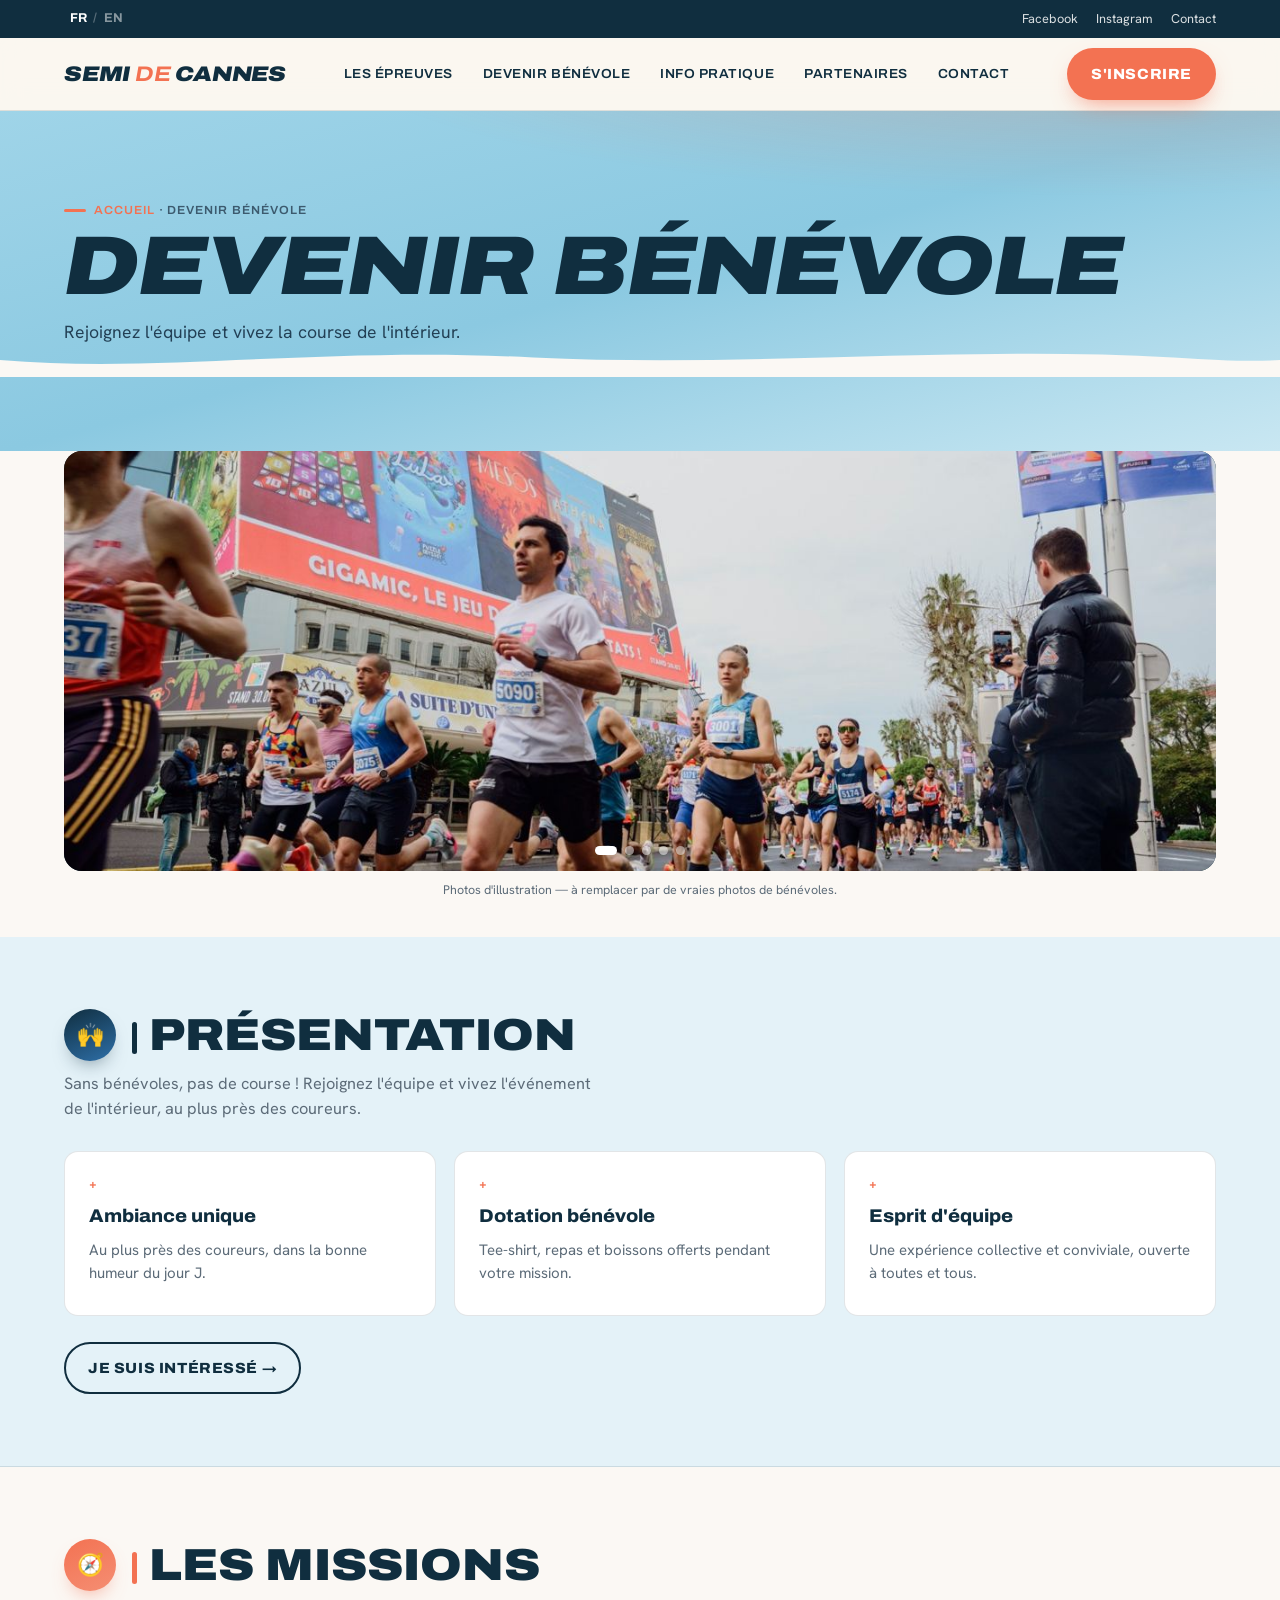
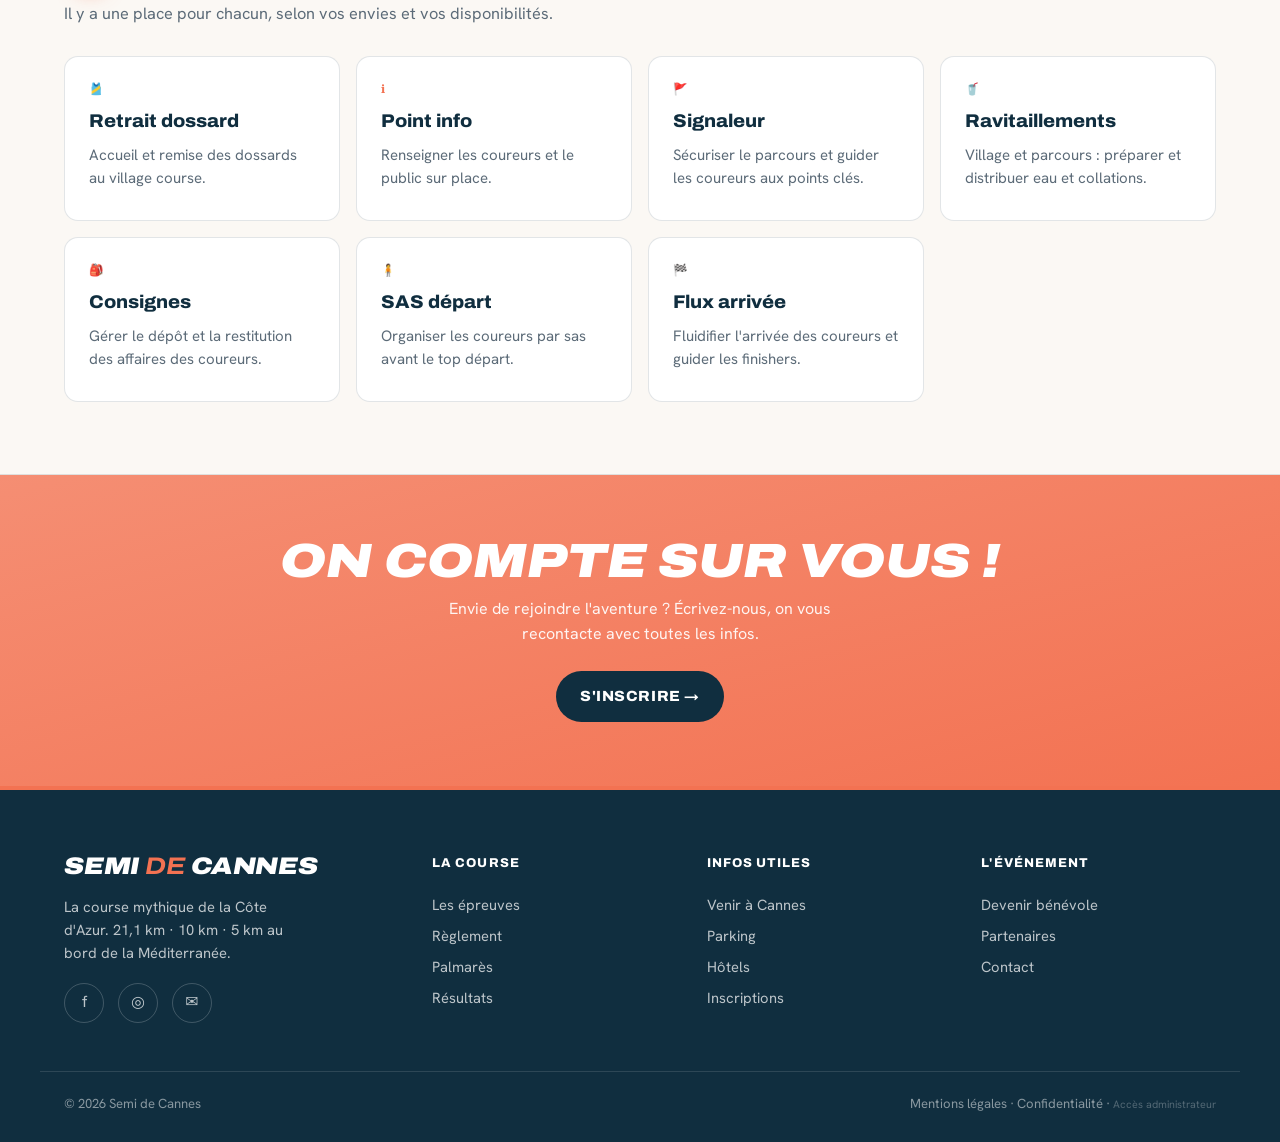
==== benevoles.html @ d415fdd0 "Add files via upload" ====
<!DOCTYPE html>
<html lang="fr">
<head>
<meta charset="UTF-8">
<meta name="viewport" content="width=device-width, initial-scale=1">
<title>Devenir bénévole — Semi de Cannes</title>
<meta name="description" content="Rejoignez l'équipe de bénévoles du Semi de Cannes : missions, avantages et inscription.">
<link rel="preconnect" href="https://fonts.googleapis.com">
<link rel="preconnect" href="https://fonts.gstatic.com" crossorigin>
<link href="https://fonts.googleapis.com/css2?family=Archivo:ital,wdth,wght@0,75..125,400..900;1,75..125,400..900&family=Hanken+Grotesk:wght@300;400;500;600;700;800&display=swap" rel="stylesheet">
<link rel="stylesheet" href="styles.css">
</head>
<body>
<div class="topbar">
  <div class="wrap">
    <div class="lang-toggle" aria-label="Choix de la langue">
      <button data-lang="fr" class="active">FR</button><span>/</span><button data-lang="en">EN</button>
    </div>
    <div class="socials">
      <a href="https://www.facebook.com/SemiDeCannes/" target="_blank" rel="noopener">Facebook</a>
      <a href="https://www.instagram.com/semidecannes/" target="_blank" rel="noopener">Instagram</a>
      <a href="mailto:contact@semi-cannes.com">Contact</a>
    </div>
  </div>
</div>
<header class="header" id="header">
  <div class="wrap nav">
    <a href="index.html" class="brand">Semi <b>de</b> Cannes</a>
    <nav class="nav-links" id="navLinks">
      <a href="la-course.html" data-fr="Les épreuves" data-en="The races">Les épreuves</a>
      <a href="benevoles.html" data-fr="Devenir bénévole" data-en="Volunteer">Devenir bénévole</a>
      <a href="infos-pratiques.html" data-fr="Info pratique" data-en="Practical info">Info pratique</a>
      <a href="partenaires.html" data-fr="Partenaires" data-en="Sponsors">Partenaires</a>
      <a href="contact.html" data-fr="Contact" data-en="Contact">Contact</a>
    </nav>
    <div class="nav-cta">
      <a href="inscriptions.html" class="btn btn-primary" data-fr="S'inscrire" data-en="Register">S'inscrire</a>
      <button class="burger" id="burger" aria-label="Menu"><span></span><span></span><span></span></button>
    </div>
  </div>
</header>
<section class="page-hero">
  <div class="wrap">
    <div class="crumbs"><a href="index.html">Accueil</a> · <span>Devenir bénévole</span></div>
    <h1 data-fr="Devenir bénévole" data-en="Volunteer">Devenir bénévole</h1>
    <p data-fr="Rejoignez l'équipe et vivez la course de l'intérieur." data-en="Join the team and live the race from the inside.">Rejoignez l'équipe et vivez la course de l'intérieur.</p>
  </div>
  <div class="page-hero-wave"><svg viewBox="0 0 1440 40" preserveAspectRatio="none"><path fill="currentColor" d="M0,40 L0,20 C180,36 360,4 600,17 C840,29 1080,3 1320,17 C1380,21 1410,22 1440,20 L1440,40 Z"/></svg></div>
</section>

<section class="bslider-wrap">
  <div class="bslider" id="bslider">
    <img class="bslide active" src="assets/parcours/p1.jpg" alt="">
    <img class="bslide" src="assets/parcours/p2.jpg" alt="">
    <img class="bslide" src="assets/parcours/p3.jpg" alt="">
    <img class="bslide" src="assets/parcours/p4.jpg" alt="">
    <img class="bslide" src="assets/parcours/p5.jpg" alt="">
    <div class="bslider-dots" id="bsliderDots">
      <button class="bs-dot active" data-i="0"></button>
      <button class="bs-dot" data-i="1"></button>
      <button class="bs-dot" data-i="2"></button>
      <button class="bs-dot" data-i="3"></button>
      <button class="bs-dot" data-i="4"></button>
    </div>
  </div>
  <p class="bslider-note" data-fr="Photos d'illustration — à remplacer par de vraies photos de bénévoles." data-en="Placeholder photos — to be replaced with real volunteer photos.">Photos d'illustration — à remplacer par de vraies photos de bénévoles.</p>
</section>

<script>
(function(){
  var slides = Array.from(document.querySelectorAll('#bslider .bslide'));
  var dots = Array.from(document.querySelectorAll('.bs-dot'));
  var i = 0, timer;
  function show(idx){
    i = (idx + slides.length) % slides.length;
    slides.forEach(function(s,si){ s.classList.toggle('active', si===i); });
    dots.forEach(function(d,di){ d.classList.toggle('active', di===i); });
  }
  function next(){ show(i+1); }
  dots.forEach(function(d){ d.addEventListener('click', function(){ show(parseInt(d.dataset.i,10)); resetTimer(); }); });
  function resetTimer(){ clearInterval(timer); timer = setInterval(next, 4000); }
  resetTimer();
})();
</script>
<section class="info-block" id="pourquoi">
  <div class="wrap">
    <div class="head"><span class="ic">🙌</span><h2 data-fr="Présentation" data-en="Presentation">Présentation</h2></div>
    <p class="intro" data-fr="Sans bénévoles, pas de course ! Rejoignez l'équipe et vivez l'événement de l'intérieur, au plus près des coureurs." data-en="No volunteers, no race! Join the team and live the event from the inside, close to the runners.">Sans bénévoles, pas de course ! Rejoignez l'équipe et vivez l'événement de l'intérieur, au plus près des coureurs.</p>
    <div class="cards">
      <div class="card"><span class="tag">+</span><h3 data-fr="Ambiance unique" data-en="Unique atmosphere">Ambiance unique</h3><p data-fr="Au plus près des coureurs, dans la bonne humeur du jour J." data-en="Close to the runners, in the race-day buzz.">Au plus près des coureurs, dans la bonne humeur du jour J.</p></div>
      <div class="card"><span class="tag">+</span><h3 data-fr="Dotation bénévole" data-en="Volunteer kit">Dotation bénévole</h3><p data-fr="Tee-shirt, repas et boissons offerts pendant votre mission." data-en="T-shirt, meal and drinks provided during your mission.">Tee-shirt, repas et boissons offerts pendant votre mission.</p></div>
      <div class="card"><span class="tag">+</span><h3 data-fr="Esprit d'équipe" data-en="Team spirit">Esprit d'équipe</h3><p data-fr="Une expérience collective et conviviale, ouverte à toutes et tous." data-en="A friendly, collective experience open to everyone.">Une expérience collective et conviviale, ouverte à toutes et tous.</p></div>
    </div>
    <a class="btn btn-outline" href="#participer" style="margin-top:26px" data-fr="Je suis intéressé →" data-en="I'm interested →">Je suis intéressé →</a>
  </div>
</section>

<section class="info-block" id="missions">
  <div class="wrap">
    <div class="head"><span class="ic">🧭</span><h2 data-fr="Les missions" data-en="The missions">Les missions</h2></div>
    <p class="intro" data-fr="Il y a une place pour chacun, selon vos envies et vos disponibilités." data-en="There's a spot for everyone, depending on your wishes and availability.">Il y a une place pour chacun, selon vos envies et vos disponibilités.</p>
    <div class="cards cards-4">
      <div class="card"><span class="tag">🎽</span><h3 data-fr="Retrait dossard" data-en="Bib pick-up">Retrait dossard</h3><p data-fr="Accueil et remise des dossards au village course." data-en="Welcome runners and hand out bibs at the village.">Accueil et remise des dossards au village course.</p></div>
      <div class="card"><span class="tag">ℹ️</span><h3 data-fr="Point info" data-en="Info point">Point info</h3><p data-fr="Renseigner les coureurs et le public sur place." data-en="Answer runners' and visitors' questions on site.">Renseigner les coureurs et le public sur place.</p></div>
      <div class="card"><span class="tag">🚩</span><h3 data-fr="Signaleur" data-en="Marshal">Signaleur</h3><p data-fr="Sécuriser le parcours et guider les coureurs aux points clés." data-en="Secure the course and guide runners at key points.">Sécuriser le parcours et guider les coureurs aux points clés.</p></div>
      <div class="card"><span class="tag">🥤</span><h3 data-fr="Ravitaillements" data-en="Aid stations">Ravitaillements</h3><p data-fr="Village et parcours : préparer et distribuer eau et collations." data-en="Village and course: prepare and hand out water and snacks.">Village et parcours : préparer et distribuer eau et collations.</p></div>
      <div class="card"><span class="tag">🎒</span><h3 data-fr="Consignes" data-en="Bag drop">Consignes</h3><p data-fr="Gérer le dépôt et la restitution des affaires des coureurs." data-en="Manage runners' bag drop-off and pick-up.">Gérer le dépôt et la restitution des affaires des coureurs.</p></div>
      <div class="card"><span class="tag">🧍</span><h3 data-fr="SAS départ" data-en="Start pen">SAS départ</h3><p data-fr="Organiser les coureurs par sas avant le top départ." data-en="Organise runners into pens before the start.">Organiser les coureurs par sas avant le top départ.</p></div>
      <div class="card"><span class="tag">🏁</span><h3 data-fr="Flux arrivée" data-en="Finish flow">Flux arrivée</h3><p data-fr="Fluidifier l'arrivée des coureurs et guider les finishers." data-en="Manage runner flow at the finish and guide finishers.">Fluidifier l'arrivée des coureurs et guider les finishers.</p></div>
    </div>
  </div>
</section>

<section class="cta-band" id="participer">
  <div class="wrap">
    <h2 data-fr="On compte sur vous !" data-en="We're counting on you!">On compte sur vous !</h2>
    <p data-fr="Envie de rejoindre l'aventure ? Écrivez-nous, on vous recontacte avec toutes les infos." data-en="Want to join the adventure? Write to us and we'll get back with all the details.">Envie de rejoindre l'aventure ? Écrivez-nous, on vous recontacte avec toutes les infos.</p>
    <a class="btn btn-dark" href="mailto:contact@semi-cannes.com?subject=Bénévolat%20Semi%20de%20Cannes" data-fr="S'inscrire →" data-en="Sign up →">S'inscrire →</a>
  </div>
</section>
<footer class="footer">
  <div class="wrap foot-grid">
    <div class="foot-brand">
      <span class="brand">Semi <b style="color:var(--coral)">de</b> Cannes</span>
      <p data-fr="La course mythique de la Côte d'Azur. 21,1 km · 10 km · 5 km au bord de la Méditerranée." data-en="The Riviera's iconic race. 21.1 km · 10 km · 5 km by the Mediterranean.">La course mythique de la Côte d'Azur. 21,1 km · 10 km · 5 km au bord de la Méditerranée.</p>
      <div class="foot-socials">
        <a href="https://www.facebook.com/SemiDeCannes/" target="_blank" rel="noopener" aria-label="Facebook">f</a>
        <a href="https://www.instagram.com/semidecannes/" target="_blank" rel="noopener" aria-label="Instagram">◎</a>
        <a href="mailto:contact@semi-cannes.com" aria-label="Email">✉</a>
      </div>
    </div>
    <div class="foot-col">
      <h5 data-fr="La course" data-en="The race">La course</h5>
      <a href="la-course.html#epreuves" data-fr="Les épreuves" data-en="The races">Les épreuves</a>
      <a href="la-course.html#reglement" data-fr="Règlement" data-en="Rules">Règlement</a>
      <a href="la-course.html#palmares" data-fr="Palmarès" data-en="Hall of fame">Palmarès</a>
      <a href="la-course.html#resultats" data-fr="Résultats" data-en="Results">Résultats</a>
    </div>
    <div class="foot-col">
      <h5 data-fr="Infos utiles" data-en="Practical info">Infos utiles</h5>
      <a href="infos-pratiques.html#acces" data-fr="Venir à Cannes" data-en="Getting here">Venir à Cannes</a>
      <a href="infos-pratiques.html#parking" data-fr="Parking" data-en="Parking">Parking</a>
      <a href="infos-pratiques.html#hotels" data-fr="Hôtels" data-en="Hotels">Hôtels</a>
      <a href="inscriptions.html" data-fr="Inscriptions" data-en="Registration">Inscriptions</a>
    </div>
    <div class="foot-col">
      <h5 data-fr="L'événement" data-en="The event">L'événement</h5>
      <a href="benevoles.html" data-fr="Devenir bénévole" data-en="Volunteer">Devenir bénévole</a>
      <a href="partenaires.html" data-fr="Partenaires" data-en="Sponsors">Partenaires</a>
      <a href="contact.html" data-fr="Contact" data-en="Contact">Contact</a>
    </div>
  </div>
  <div class="wrap foot-bottom">
    <span>© <span id="year"></span> Semi de Cannes</span>
    <span><a href="#" data-fr="Mentions légales" data-en="Legal">Mentions légales</a> · <a href="#" data-fr="Confidentialité" data-en="Privacy">Confidentialité</a> · <a href="editeur.html" class="admin-link" data-fr="Accès administrateur" data-en="Admin access">Accès administrateur</a></span>
  </div>
</footer>
<script>
document.getElementById('year').textContent=new Date().getFullYear();
const burger=document.getElementById('burger'),navLinks=document.getElementById('navLinks');
burger.addEventListener('click',()=>navLinks.classList.toggle('open'));
navLinks.querySelectorAll('a').forEach(a=>a.addEventListener('click',()=>navLinks.classList.remove('open')));
const header=document.getElementById('header');
addEventListener('scroll',()=>header.classList.toggle('scrolled',scrollY>10));
const langBtns=document.querySelectorAll('.lang-toggle button');
function setLang(lang){document.documentElement.lang=lang;document.querySelectorAll('[data-fr]').forEach(el=>{const t=el.getAttribute('data-'+lang);if(t!=null)el.innerHTML=t;});langBtns.forEach(b=>b.classList.toggle('active',b.dataset.lang===lang));}
langBtns.forEach(b=>b.addEventListener('click',()=>setLang(b.dataset.lang)));
</script>
<script>
/* Mémorise la langue choisie et la réapplique sur chaque page */
(function(){
  function apply(lang){
    document.documentElement.lang=lang;
    document.querySelectorAll('[data-fr]').forEach(function(el){var t=el.getAttribute('data-'+lang); if(t!=null) el.innerHTML=t;});
    document.querySelectorAll('.lang-toggle button').forEach(function(b){b.classList.toggle('active',b.dataset.lang===lang);});
  }
  document.querySelectorAll('.lang-toggle button').forEach(function(b){
    b.addEventListener('click',function(){try{localStorage.setItem('sdc_lang',b.dataset.lang);}catch(e){}});
  });
  try{var l=localStorage.getItem('sdc_lang'); if(l&&l!=='fr') apply(l);}catch(e){}
})();
</script>
</body>
</html>
---- styles.css ----
/* ============ TOKENS ============ */
:root{
  /* ----- Couleurs de marque ----- */
  --coral:#F37252;       /* couleur principale / action */
  --sky:#8BC9E1;         /* seconde couleur / bleu ciel */
  --sky-pale:#E4F2F8;    /* bleu ciel très clair pour les fonds */
  /* ----- Dérivées ----- */
  --coral-dark:#E45A39;  /* hover */
  --coral-soft:#F58E73;
  --sky-deep:#4E9CBC;    /* bleu plus profond pour gradients */
  --sky-ink:#2C5E74;
  --navy:#102E3F;        /* texte / fond profond mer */
  --navy-2:#1A4256;
  --sand:#F5ECE2;        /* sable */
  --cream:#FBF8F4;       /* fond clair */
  --ink:#102E3F;
  --muted:#5C6B78;
  --line:rgba(16,46,63,.12);

  --maxw:1200px;
  --r:18px;

  --d-display:"Archivo",system-ui,sans-serif;
  --d-body:"Hanken Grotesk",system-ui,sans-serif;
}

/* ============ RESET ============ */
*{margin:0;padding:0;box-sizing:border-box}
html{scroll-behavior:smooth}
body{
  font-family:var(--d-body);
  color:var(--ink);
  background:var(--cream);
  line-height:1.55;
  -webkit-font-smoothing:antialiased;
  overflow-x:hidden;
}
a{color:inherit;text-decoration:none}
img{max-width:100%;display:block}
ul{list-style:none}
:focus-visible{outline:3px solid var(--coral);outline-offset:3px;border-radius:4px}

.wrap{max-width:var(--maxw);margin:0 auto;padding:0 24px}

/* ============ TYPE ============ */
.display{
  font-family:var(--d-display);
  font-weight:900;
  font-stretch:118%;
  line-height:.92;
  letter-spacing:-.01em;
  text-transform:uppercase;
}
.eyebrow{
  font-family:var(--d-display);
  font-weight:700;
  font-stretch:108%;
  text-transform:uppercase;
  letter-spacing:.16em;
  font-size:.74rem;
  color:var(--coral);
}

/* ============ BUTTONS ============ */
.btn{
  display:inline-flex;align-items:center;gap:.5em;
  font-family:var(--d-display);font-weight:800;font-stretch:105%;
  text-transform:uppercase;letter-spacing:.04em;font-size:.92rem;
  padding:.85em 1.5em;border-radius:100px;
  border:2px solid transparent;cursor:pointer;
  transition:transform .18s ease, background .18s ease, color .18s ease, box-shadow .18s ease;
}
.btn-primary{background:var(--coral);color:#fff;box-shadow:0 10px 24px -10px rgba(243,114,82,.8)}
.btn-primary:hover{transform:translateY(-2px);background:var(--coral-dark);box-shadow:0 16px 30px -12px rgba(243,114,82,.9)}
.btn-ghost{background:transparent;border-color:rgba(255,255,255,.55);color:#fff}
.btn-ghost:hover{background:rgba(255,255,255,.12);transform:translateY(-2px)}
.btn-outline{background:transparent;border-color:var(--navy);color:var(--navy)}
.btn-outline:hover{background:var(--navy);color:#fff;transform:translateY(-2px)}
.btn-dark{background:var(--navy);color:#fff}
.btn-dark:hover{background:#06203a;transform:translateY(-2px)}
.btn .arrow{transition:transform .18s ease}
.btn:hover .arrow{transform:translateX(3px)}

/* ============ TOP BAR ============ */
.topbar{
  background:var(--navy);color:rgba(255,255,255,.85);
  font-size:.8rem;
}
.topbar .wrap{display:flex;justify-content:space-between;align-items:center;height:38px}
.topbar a{display:inline-flex;align-items:center;gap:.4em;transition:color .15s}
.topbar a:hover{color:#fff}
.topbar .socials{display:flex;gap:18px}
.lang-toggle{display:flex;align-items:center;gap:0;font-family:var(--d-display);font-weight:700;letter-spacing:.05em}
.lang-toggle button{background:none;border:none;color:rgba(255,255,255,.5);cursor:pointer;font:inherit;padding:2px 6px;border-radius:6px}
.lang-toggle button.active{color:#fff}
.lang-toggle span{opacity:.35}

/* ============ HEADER / NAV ============ */
.header{
  position:sticky;top:0;z-index:50;
  background:rgba(251,247,240,.82);
  backdrop-filter:blur(14px);
  border-bottom:1px solid var(--line);
  transition:padding .2s ease, box-shadow .2s ease;
}
.header.scrolled{box-shadow:0 8px 30px -18px rgba(10,42,67,.5)}
.nav{display:flex;align-items:center;justify-content:space-between;height:72px}
.brand{font-family:var(--d-display);font-weight:900;font-stretch:118%;font-style:italic;
  text-transform:uppercase;font-size:1.32rem;letter-spacing:-.01em;line-height:1;color:var(--navy)}
.brand b{color:var(--coral)}
.nav-links{display:flex;gap:30px;align-items:center}
.nav-links a{
  font-family:var(--d-display);font-weight:600;font-stretch:104%;
  text-transform:uppercase;letter-spacing:.04em;font-size:.82rem;color:var(--navy);
  position:relative;padding:6px 0;
}
.nav-links a::after{content:"";position:absolute;left:0;bottom:0;height:2px;width:0;background:var(--coral);transition:width .22s ease}
.nav-links a:hover::after{width:100%}
.nav-cta{display:flex;align-items:center;gap:14px}
.burger{display:none;flex-direction:column;gap:5px;background:none;border:none;cursor:pointer;padding:8px}
.burger span{width:26px;height:2.5px;background:var(--navy);border-radius:2px;transition:.25s}

/* ============ HERO ============ */
.hero{
  position:relative;color:#fff;overflow:hidden;
  background:
    linear-gradient(180deg, rgba(16,46,63,.32) 0%, rgba(16,46,63,.18) 38%, rgba(16,46,63,.74) 100%),
    url('assets/hero-cannes.jpg') center 35% / cover no-repeat,
    linear-gradient(165deg,#9FD4E8,#8BC9E1);
  padding:74px 0 0;
}
.hero::before{ /* halo corail discret */
  content:"";position:absolute;right:-4%;top:-4%;width:360px;height:360px;border-radius:50%;
  background:radial-gradient(circle, rgba(243,114,82,.28), transparent 70%);
  pointer-events:none;
}
.hero-inner{position:relative;z-index:2;display:grid;gap:30px;padding-bottom:40px}
.hero h1{
  font-family:var(--d-display);font-weight:900;font-stretch:120%;font-style:italic;
  text-transform:uppercase;letter-spacing:-.015em;line-height:.86;
  font-size:clamp(3.4rem,12vw,9.5rem);
  text-shadow:0 14px 40px rgba(0,0,0,.45);
}
.hero h1 .l2{color:var(--coral);-webkit-text-stroke:0}
.hero .lede{font-size:clamp(1.05rem,2.2vw,1.35rem);max-width:46ch;color:rgba(255,255,255,.94);font-weight:400;text-shadow:0 2px 14px rgba(0,0,0,.45)}
.hero .lede b{color:#fff;font-weight:700}
.hero-actions{display:flex;gap:14px;flex-wrap:wrap;align-items:center}

.meta-row{display:flex;gap:38px;flex-wrap:wrap;align-items:center;padding-top:6px}
.meta{display:flex;flex-direction:column;gap:2px}
.meta .k{font-size:.72rem;text-transform:uppercase;letter-spacing:.14em;color:rgba(255,255,255,.75);font-weight:600}
.meta .v{font-family:var(--d-display);font-weight:800;font-stretch:108%;font-size:1.5rem;line-height:1;color:#fff}
.meta .v small{font-size:.8rem;font-weight:600;opacity:.7}

/* countdown */
.countdown{display:flex;gap:10px}
.cd-cell{background:rgba(255,255,255,.14);border:1px solid rgba(255,255,255,.30);border-radius:12px;
  padding:8px 12px;min-width:62px;text-align:center;backdrop-filter:blur(6px)}
.cd-cell b{font-family:var(--d-display);font-weight:800;font-size:1.7rem;display:block;line-height:1;font-variant-numeric:tabular-nums;color:var(--coral)}
.cd-cell span{font-size:.62rem;text-transform:uppercase;letter-spacing:.12em;color:rgba(255,255,255,.75)}

/* route line signature */
.route{position:relative;z-index:2;margin-top:6px}
.route svg{width:100%;height:auto;display:block;overflow:visible}
.route .path-bg{fill:none;stroke:rgba(255,255,255,.35);stroke-width:3}
.route .path-fg{fill:none;stroke:var(--coral);stroke-width:4;stroke-linecap:round;
  stroke-dasharray:2400;stroke-dashoffset:2400;animation:draw 3.2s ease forwards .4s}
.route .runner{fill:#fff;stroke:var(--coral);stroke-width:3;
  offset-path:path('M0,70 C140,20 260,118 430,70 C600,22 700,120 880,66 C1040,18 1140,108 1320,60');
  animation:run 3.2s ease forwards .4s}
.route .wp{fill:#fff}
.route .wp-label{font-family:var(--d-display);font-weight:700;font-stretch:104%;font-size:13px;
  text-transform:uppercase;letter-spacing:.1em;fill:rgba(255,255,255,.85)}
@keyframes draw{to{stroke-dashoffset:0}}
@keyframes run{
  0%{offset-distance:0%;opacity:0}
  6%{opacity:1}
  100%{offset-distance:100%;opacity:1}
}

/* ============ HERO : trait + photos par-dessus la grande photo ============ */
.hero-trail{position:relative;z-index:2;margin-top:34px;padding-bottom:10px}
.hero-shots{position:relative;height:122px;margin:0 clamp(14px,5vw,56px) -8px}
.ht-shot{position:absolute;bottom:0;width:clamp(94px,12vw,138px);background:#fff;padding:5px;border-radius:11px;
  box-shadow:0 20px 38px -14px rgba(0,0,0,.6);opacity:0;
  transform:translate(-50%,20px) rotate(var(--r,0deg));
  animation:htpop .65s cubic-bezier(.2,.7,.3,1.25) forwards}
.ht-shot img{width:100%;height:82px;object-fit:cover;border-radius:7px;display:block}
.ht-shot.s1{left:9%;--r:-4deg;animation-delay:.7s}
.ht-shot.s2{left:30%;--r:3deg;animation-delay:1.35s}
.ht-shot.s3{left:50%;--r:-2deg;animation-delay:2s}
.ht-shot.s4{left:71%;--r:4deg;animation-delay:2.65s}
.ht-shot.s5{left:92%;--r:-3deg;animation-delay:3.2s}
@keyframes htpop{to{opacity:1;transform:translate(-50%,0) rotate(var(--r,0deg))}}
@media (max-width:760px){
  .hero-shots{display:none}
  .hero-trail{margin-top:18px}
}

/* ============ RESULTS BAND (édition passée) ============ */
.band{background:var(--coral);color:#fff;padding:10px 0}
.band .wrap{display:flex;align-items:center;justify-content:space-between;gap:24px;padding:3px 24px;flex-wrap:wrap}
.band strong,.band p,.band-navy p{line-height:1}
.band-navy{background:var(--navy);color:#fff}
.band-btn{font-family:var(--d-display);font-weight:800;font-stretch:106%;text-transform:uppercase;
  letter-spacing:.03em;font-size:.74rem;flex-shrink:0;background:var(--coral);color:#fff;border-radius:100px;
  padding:.3em .9em;text-decoration:none;transition:.15s;white-space:nowrap;line-height:1.6}
.band-btn:hover{background:#fff;color:var(--coral)}
.band-navy p{margin:0;font-size:.82rem;color:rgba(255,255,255,.82);text-align:right}
.band .b-txt{display:flex;align-items:center;gap:16px}
.band .pill{font-family:var(--d-display);font-weight:800;font-stretch:108%;background:#fff;color:var(--coral);
  padding:2px 10px;border-radius:7px;font-size:.72rem;letter-spacing:.04em;text-transform:uppercase;white-space:nowrap;line-height:1.6}
.band .b-actions{display:flex;gap:12px;flex-wrap:wrap}
.band a.linkbtn{font-family:var(--d-display);font-weight:700;text-transform:uppercase;letter-spacing:.05em;
  font-size:.74rem;border:1.5px solid rgba(255,255,255,.6);padding:.32em .9em;border-radius:100px;transition:.18s;line-height:1.6}
.band a.linkbtn:hover{background:#fff;color:var(--coral);border-color:#fff}

/* ============ SECTIONS ============ */
section{padding:96px 0}
.sec-head{display:flex;align-items:flex-end;justify-content:space-between;gap:24px;margin-bottom:48px;flex-wrap:wrap}
.sec-head h2{font-family:var(--d-display);font-weight:900;font-stretch:115%;text-transform:uppercase;
  line-height:.94;letter-spacing:-.01em;font-size:clamp(2rem,5vw,3.4rem);color:var(--navy)}
.sec-head p{max-width:42ch;color:var(--muted);font-size:1.02rem}

/* ============ RACES ============ */
.races{background:var(--cream)}
.race-grid{display:grid;grid-template-columns:repeat(3,1fr);gap:22px}
.race-card{
  position:relative;border-radius:var(--r);padding:30px 28px 26px;color:#fff;overflow:hidden;
  min-height:340px;display:flex;flex-direction:column;justify-content:space-between;
  transition:transform .25s ease, box-shadow .25s ease;
}
.race-card:hover{transform:translateY(-6px);box-shadow:0 26px 50px -24px rgba(10,42,67,.6)}
.race-card.c1{background:var(--sky);color:var(--navy)}
.race-card.c1 .num{color:var(--navy)}
.race-card.c1 p{color:rgba(16,46,63,.78)}
.race-card.c2{background:linear-gradient(160deg,#F58E73,#F37252)}
.race-card.c3{background:linear-gradient(160deg,#5FB0D0,#2C7C9E)}
.race-card .dist{font-family:var(--d-display);font-weight:900;font-stretch:120%;font-style:italic;
  font-size:clamp(2.6rem,6vw,3.6rem);line-height:.9;letter-spacing:-.02em}
.race-card .dist small{display:block;font-size:.9rem;font-style:normal;font-stretch:104%;
  letter-spacing:.16em;opacity:.8;margin-top:8px}
.race-card p{font-size:.96rem;color:rgba(255,255,255,.92);margin:18px 0}
.race-card .more{font-family:var(--d-display);font-weight:800;text-transform:uppercase;letter-spacing:.05em;
  font-size:.82rem;display:inline-flex;align-items:center;gap:.4em}
.race-card .num{position:absolute;top:14px;right:20px;font-family:var(--d-display);font-weight:900;
  font-size:5rem;opacity:.14;line-height:1}

/* ============ PARCOURS FEATURE ============ */
.parcours{background:var(--sky-pale);color:var(--navy)}
.parcours .grid{display:grid;grid-template-columns:1.05fr .95fr;gap:60px;align-items:center}
.parcours h2{color:var(--navy)}
.parcours .sec-head p{color:var(--muted)}
.facts{display:grid;grid-template-columns:1fr 1fr;gap:20px}
.fact{background:#fff;border:1px solid var(--line);border-radius:14px;padding:22px}
.fact .ic{font-size:1.6rem;margin-bottom:10px;display:block}
.fact h4{font-family:var(--d-display);font-weight:800;font-stretch:108%;text-transform:uppercase;
  letter-spacing:.04em;font-size:1.05rem;margin-bottom:4px;color:var(--navy)}
.fact p{color:var(--muted);font-size:.9rem}
.map-card{position:relative;border-radius:var(--r);overflow:hidden;min-height:440px;
  background:#DCEAF1;border:1px solid rgba(16,46,63,.08)}
#map{position:absolute;inset:0;width:100%;height:100%;z-index:1}
.leaflet-container{font-family:var(--d-body)}
.map-toggle{position:absolute;top:14px;left:14px;z-index:600;display:flex;gap:5px;
  background:rgba(255,255,255,.92);backdrop-filter:blur(6px);padding:5px;border-radius:100px;
  box-shadow:0 8px 22px -12px rgba(16,46,63,.55)}
.map-toggle button{font-family:var(--d-display);font-weight:700;font-stretch:104%;border:none;background:none;
  padding:.45em .85em;border-radius:100px;font-size:.74rem;text-transform:uppercase;letter-spacing:.04em;
  color:var(--navy);cursor:pointer;transition:.15s}
.map-toggle button:hover{color:var(--coral)}
.map-toggle button.active{background:var(--coral);color:#fff}
.map-note{position:absolute;left:14px;bottom:14px;z-index:600;max-width:78%;
  background:rgba(16,46,63,.85);color:#fff;font-size:.72rem;line-height:1.35;padding:7px 12px;border-radius:9px}
.map-note b{color:var(--sky)}

/* ============ INFOS PRATIQUES ============ */
.infos{background:var(--sky-pale)}
.info-grid{display:grid;grid-template-columns:repeat(4,1fr);gap:16px}
.info-tile{background:#fff;border-radius:14px;padding:24px 22px;transition:.2s;border:1px solid rgba(10,42,67,.06)}
.info-tile:hover{transform:translateY(-4px);box-shadow:0 18px 36px -20px rgba(10,42,67,.45)}
.info-tile .ic{font-size:1.7rem;display:block;margin-bottom:14px}
.info-tile h4{font-family:var(--d-display);font-weight:800;font-stretch:106%;text-transform:uppercase;
  letter-spacing:.03em;font-size:1rem;color:var(--navy);margin-bottom:5px}
.info-tile p{color:var(--muted);font-size:.88rem}
.info-tile .more{color:var(--coral);font-weight:700;font-size:.84rem;margin-top:10px;display:inline-block}

/* ============ PARTENAIRES ============ */
.partners{background:var(--cream);text-align:center}
.partners .sec-head{justify-content:center;text-align:center}
.partners .sec-head h2{text-align:center}
.logo-row{display:flex;flex-wrap:wrap;gap:18px;justify-content:center;margin-bottom:28px}
.logo-chip{background:#fff;border:1px solid var(--line);border-radius:12px;min-width:150px;
  padding:10px 14px 12px;display:flex;flex-direction:column;align-items:center;gap:6px;margin:0;transition:.2s}
.logo-chip img{max-width:120px;max-height:44px;object-fit:contain;display:block}
.logo-chip figcaption{font-size:.76rem;color:var(--muted);text-align:center}
.logo-chip:hover{border-color:var(--coral);transform:translateY(-3px)}
.partners .note{color:var(--muted);font-size:.85rem}

/* ============ NEWSLETTER ============ */
.news{background:linear-gradient(165deg,#F58E73,#F37252);color:#fff;text-align:center}
.news h2{font-family:var(--d-display);font-weight:900;font-stretch:118%;font-style:italic;text-transform:uppercase;
  font-size:clamp(2rem,5vw,3.2rem);line-height:.95;margin-bottom:14px}
.news p{max-width:46ch;margin:0 auto 28px;font-size:1.05rem;color:rgba(255,255,255,.92)}
.news form{display:flex;gap:10px;max-width:480px;margin:0 auto;flex-wrap:wrap;justify-content:center}
.news input{flex:1;min-width:220px;border:none;border-radius:100px;padding:.9em 1.4em;font:inherit;font-size:1rem}
.news .btn-dark{flex-shrink:0}

/* ============ FOOTER ============ */
.footer{background:var(--navy);color:rgba(255,255,255,.72);padding:64px 0 28px}
.foot-grid{display:grid;grid-template-columns:1.4fr 1fr 1fr 1fr;gap:40px}
.foot-brand .brand{color:#fff;font-size:1.5rem}
.foot-brand p{margin-top:14px;font-size:.92rem;max-width:30ch}
.foot-socials{display:flex;gap:14px;margin-top:18px}
.foot-socials a{width:40px;height:40px;border-radius:50%;border:1px solid rgba(255,255,255,.2);
  display:flex;align-items:center;justify-content:center;transition:.2s}
.foot-socials a:hover{background:var(--coral);border-color:var(--coral);color:#fff}
.foot-col h5{font-family:var(--d-display);font-weight:800;text-transform:uppercase;letter-spacing:.08em;
  font-size:.8rem;color:#fff;margin-bottom:16px}
.foot-col a{display:block;font-size:.92rem;padding:4px 0;transition:.15s}
.foot-col a:hover{color:#fff;padding-left:4px}
.foot-bottom{border-top:1px solid rgba(255,255,255,.12);margin-top:48px;padding-top:22px;
  display:flex;justify-content:space-between;gap:18px;flex-wrap:wrap;font-size:.82rem;color:rgba(255,255,255,.5)}
.foot-bottom a:hover{color:#fff}

/* ============ REVEAL ============ */
.reveal{opacity:0;transform:translateY(24px);transition:opacity .7s ease, transform .7s ease}
.reveal.in{opacity:1;transform:none}

/* ============ RESPONSIVE ============ */
@media (max-width:980px){
  .race-grid{grid-template-columns:1fr}
  .parcours .grid{grid-template-columns:1fr;gap:40px}
  .info-grid{grid-template-columns:repeat(2,1fr)}
  .foot-grid{grid-template-columns:1fr 1fr}
}
@media (max-width:760px){
  section{padding:68px 0}
  .nav-links,.nav-cta .btn{display:none}
  .burger{display:flex}
  .nav-links.open{
    display:flex;flex-direction:column;position:absolute;top:72px;left:0;right:0;
    background:var(--cream);padding:24px;gap:18px;border-bottom:1px solid var(--line);
    box-shadow:0 20px 40px -20px rgba(10,42,67,.4)
  }
  .topbar .socials{display:none}
  .meta-row{gap:24px}
  .hero{padding-top:48px}
  .band .wrap{flex-direction:column;align-items:flex-start}
  .band-navy p{text-align:left}
}
@media (max-width:480px){
  .info-grid,.foot-grid{grid-template-columns:1fr}
  .countdown .cd-cell{min-width:54px;padding:6px 8px}
}
@media (prefers-reduced-motion:reduce){
  *{animation:none!important;transition:none!important;scroll-behavior:auto!important}
  .reveal{opacity:1;transform:none}
  .route .path-fg{stroke-dashoffset:0}
  .ht-shot{opacity:1;transform:translate(-50%,0) rotate(var(--r,0deg))}
}

/* ============ BOUTON IMPORT GPX ============ */
.map-import{position:absolute;top:14px;right:54px;z-index:600;cursor:pointer;
  background:rgba(255,255,255,.92);backdrop-filter:blur(6px);border-radius:100px;
  padding:.45em .85em;box-shadow:0 8px 22px -12px rgba(16,46,63,.55);
  font-family:var(--d-display);font-weight:700;font-stretch:104%;font-size:.74rem;
  text-transform:uppercase;letter-spacing:.04em;color:var(--navy);transition:.15s}
.map-import:hover{background:var(--coral);color:#fff}

/* ============ PAGE INFOS PRATIQUES ============ */
.page-hero{
  position:relative;color:var(--navy);overflow:hidden;padding:90px 0 74px;
  background:
    radial-gradient(120% 90% at 85% -20%, rgba(243,114,82,.28) 0%, rgba(243,114,82,0) 50%),
    linear-gradient(165deg,#9FD4E8 0%, #8BC9E1 50%, #C9E7F2 100%);
}
.page-hero .crumbs::before{content:"";display:inline-block;width:22px;height:3px;border-radius:3px;
  background:var(--coral);vertical-align:middle;margin-right:8px}
.page-hero h1{font-family:var(--d-display);font-weight:900;font-stretch:120%;font-style:italic;
  text-transform:uppercase;letter-spacing:-.015em;line-height:.9;
  font-size:clamp(2.6rem,8vw,5.2rem);margin:10px 0 14px}
.page-hero p{max-width:54ch;font-size:1.1rem;color:#234055}
.page-hero-wave{position:relative;line-height:0;margin-top:-2px}
.page-hero-wave svg{display:block;width:100%;height:34px;color:var(--cream)}
.date-badge{display:inline-block;margin-top:16px;background:#fff;border:1px solid var(--line);border-radius:100px;
  padding:.5em 1.1em;font-size:.85rem;font-weight:600;color:var(--navy);max-width:none}

/* Guide de modalités par profil (page inscriptions) */
.profile-guide{background:#fff;border:1px solid var(--line);border-radius:16px;padding:26px;margin-top:20px}
.pg-toggles{display:flex;flex-wrap:wrap;gap:24px;margin-bottom:22px}
.pg-group{display:inline-flex;background:var(--cream);border-radius:100px;padding:4px;gap:4px}
.pg-btn{border:none;background:transparent;border-radius:100px;padding:.55em 1.3em;font-family:var(--d-display);
  font-weight:700;font-stretch:104%;font-size:.86rem;color:var(--muted);cursor:pointer;transition:.18s}
.pg-btn.active{background:var(--coral);color:#fff}
.pg-result{display:flex;align-items:flex-start;gap:16px;background:var(--sky-pale);border-radius:12px;padding:20px 22px}
.pg-ic{font-size:1.6rem;flex-shrink:0}
.pg-result p{margin:0;color:var(--navy);font-size:.95rem;line-height:1.55}
@media (max-width:600px){.pg-toggles{flex-direction:column;gap:10px}}
.crumbs{font-family:var(--d-display);font-weight:600;font-stretch:104%;text-transform:uppercase;
  letter-spacing:.08em;font-size:.74rem;color:#3c5a6e}
.crumbs a{color:var(--coral)}

/* scommaire ancré */
.toc{position:sticky;top:72px;z-index:40;background:rgba(251,248,244,.92);backdrop-filter:blur(10px);
  border-bottom:1px solid var(--line)}
.toc .wrap{display:flex;gap:8px;overflow-x:auto;padding:12px 24px}
.toc a{flex-shrink:0;font-family:var(--d-display);font-weight:700;font-stretch:104%;text-transform:uppercase;
  letter-spacing:.04em;font-size:.76rem;color:var(--navy);padding:.5em 1em;border-radius:100px;
  border:1px solid var(--line);transition:.15s}
.toc a:hover{background:var(--coral);color:#fff;border-color:var(--coral)}

/* blocs d'info */
.info-block{padding:72px 0;border-bottom:1px solid var(--line)}
.info-block:nth-child(even){background:var(--sky-pale)}
.info-block .head{display:flex;align-items:center;gap:16px;margin-bottom:10px}
.info-block .head .ic{font-size:1.35rem;width:52px;height:52px;flex-shrink:0;border-radius:50%;
  background:linear-gradient(155deg,var(--coral),#F58E73);display:flex;align-items:center;justify-content:center;
  box-shadow:0 10px 20px -10px rgba(243,114,82,.7)}
.info-block:nth-child(even) .head .ic{background:linear-gradient(155deg,var(--navy),#2E6FA8);
  box-shadow:0 10px 20px -10px rgba(16,46,63,.6)}
.info-block h2{position:relative;font-family:var(--d-display);font-weight:900;font-stretch:114%;text-transform:uppercase;
  line-height:.95;font-size:clamp(1.8rem,4.5vw,2.8rem);color:var(--navy)}
.info-block h2::before{content:"";display:inline-block;width:5px;height:.72em;background:var(--coral);
  border-radius:3px;margin-right:12px;vertical-align:middle}
.info-block:nth-child(even) h2::before{background:var(--navy)}
.info-block .intro{color:var(--muted);max-width:60ch;margin-bottom:30px;font-size:1.02rem}

.cards{display:grid;grid-template-columns:repeat(3,1fr);gap:18px}
.card-links{display:flex;flex-wrap:wrap;gap:16px;margin-top:8px}

.ecar-wrap{margin-bottom:26px}
.ecar-track{display:flex;gap:20px;overflow-x:auto;scroll-snap-type:x mandatory;
  scrollbar-width:none;-ms-overflow-style:none;padding:6px 14% 10px;scroll-padding:0 14%}
.ecar-track::-webkit-scrollbar{display:none}
.ecar-slide{flex:0 0 72%;scroll-snap-align:center;background:#fff;border:1px solid var(--line);border-radius:18px;
  overflow:hidden;opacity:.4;transform:scale(.9);transition:opacity .45s ease,transform .45s ease;cursor:grab}
.ecar-slide.active{opacity:1;transform:scale(1)}
.ecar-map{width:100%;height:200px;background:var(--sky-pale)}
.ecar-map .leaflet-control-attribution{display:none}
.ecar-attrib{text-align:center;font-size:.72rem;color:var(--muted);margin-top:8px}
.ecar-body{padding:22px 26px 26px}
.ecar-body h3{margin:2px 0 6px}
.ecar-dots{display:flex;gap:8px;justify-content:center;margin-top:6px}
.ecar-dot{width:9px;height:9px;border-radius:50%;background:var(--line);border:none;cursor:pointer;padding:0;transition:.2s}
.ecar-dot.active{background:var(--coral);width:22px;border-radius:5px}
@media (max-width:760px){
  .ecar-track{padding:6px 8% 10px}
  .ecar-slide{flex-basis:84%}
  .ecar-map{height:170px}
}
.cards.two{grid-template-columns:repeat(2,1fr)}
.card{background:#fff;border:1px solid var(--line);border-radius:14px;padding:24px;transition:.2s}
.info-block:nth-child(even) .card{background:#fff}
.card:hover{transform:translateY(-4px);box-shadow:0 18px 36px -22px rgba(16,46,63,.5)}
.card .tag{font-family:var(--d-display);font-weight:800;font-stretch:106%;text-transform:uppercase;
  letter-spacing:.05em;font-size:.72rem;color:var(--coral);display:block;margin-bottom:8px}
.card h3{font-family:var(--d-display);font-weight:800;font-stretch:106%;font-size:1.15rem;color:var(--navy);margin-bottom:8px}
.card p{color:var(--muted);font-size:.94rem;margin-bottom:6px}
.card .meta-line{display:flex;align-items:center;gap:8px;font-size:.9rem;color:var(--navy);margin-top:10px}
.card .meta-line .k{color:var(--muted);min-width:84px;font-size:.82rem}
.card a.link{color:var(--coral);font-weight:700;font-size:.9rem;display:inline-block;margin-top:10px}

.fill{background:#FFF4EF;border:1px dashed var(--coral);border-radius:12px;padding:14px 18px;
  font-size:.88rem;color:#9a4a32;margin-top:20px}
.fill b{color:var(--coral)}

/* étapes / timeline jour J */
.day-title{font-family:var(--d-display);font-weight:700;font-stretch:104%;font-size:1.05rem;color:var(--coral);
  text-transform:uppercase;letter-spacing:.03em;margin:30px 0 6px}
.day-title:first-of-type{margin-top:22px}
.timeline{display:grid;gap:0;margin-top:8px}
.tl-item{display:grid;grid-template-columns:120px 1fr;gap:20px;padding:18px 0;border-top:1px solid var(--line)}
.tl-item .time{font-family:var(--d-display);font-weight:800;font-stretch:108%;font-size:1.3rem;color:var(--coral)}
.tl-item h4{font-family:var(--d-display);font-weight:700;font-stretch:104%;font-size:1.05rem;color:var(--navy);margin-bottom:3px}
.tl-item p{color:var(--muted);font-size:.92rem}

/* FAQ */
.faq{display:grid;gap:12px}
.faq details{background:#fff;border:1px solid var(--line);border-radius:12px;padding:0 20px}
.info-block:nth-child(even) .faq details{background:#fff}
.faq summary{cursor:pointer;list-style:none;padding:18px 0;font-family:var(--d-display);font-weight:700;
  font-stretch:104%;font-size:1.02rem;color:var(--navy);display:flex;justify-content:space-between;align-items:center}
.faq summary::-webkit-details-marker{display:none}
.faq summary::after{content:"+";color:var(--coral);font-size:1.5rem;font-weight:400;line-height:1}
.faq details[open] summary::after{content:"–"}
.faq details p{padding:0 0 18px;color:var(--muted);font-size:.95rem}

/* Accordéon dossards (même base que la FAQ, avec pastille de catégorie) */
.accordion{display:grid;gap:12px;margin-top:22px}
.accordion details{background:#fff;border:1px solid var(--line);border-radius:12px;padding:0 20px}
.accordion summary{cursor:pointer;list-style:none;padding:18px 0;display:flex;align-items:center;gap:14px}
.accordion summary::-webkit-details-marker{display:none}
.accordion summary::after{content:"+";margin-left:auto;color:var(--coral);font-size:1.5rem;font-weight:400;line-height:1}
.accordion details[open] summary::after{content:"–"}
.accordion summary .tag{flex-shrink:0}
.accordion summary span:last-child{font-family:var(--d-display);font-weight:700;font-stretch:104%;color:var(--navy)}
.accordion details p{padding:0 0 18px;color:var(--muted);font-size:.95rem}

/* Grille à 4 cartes (hôtels) */
.cards-4{display:grid;grid-template-columns:repeat(4,1fr);gap:16px}
@media (max-width:900px){.cards-4{grid-template-columns:1fr 1fr}}
@media (max-width:560px){.cards-4{grid-template-columns:1fr}}

/* Slider photos (page bénévoles) */
.bslider-wrap{padding:0 24px;max-width:var(--maxw);margin:0 auto 36px}
.bslider{position:relative;width:100%;height:420px;border-radius:18px;overflow:hidden;background:var(--navy)}
.bslide{position:absolute;inset:0;width:100%;height:100%;object-fit:cover;opacity:0;transition:opacity .8s ease}
.bslide.active{opacity:1}
.bslider-dots{position:absolute;left:0;right:0;bottom:16px;display:flex;justify-content:center;gap:8px;z-index:2}
.bs-dot{width:9px;height:9px;border-radius:50%;background:rgba(255,255,255,.5);border:none;cursor:pointer;padding:0;transition:.2s}
.bs-dot.active{background:#fff;width:22px;border-radius:5px}
.bslider-note{text-align:center;font-size:.78rem;color:var(--muted);margin-top:10px}
@media (max-width:760px){.bslider{height:280px}}

/* Bloc mini-carte + texte à côté */
.mini-map-block{display:grid;grid-template-columns:1.3fr 1fr;gap:24px;align-items:center;margin-top:22px;
  background:#fff;border:1px solid var(--line);border-radius:16px;overflow:hidden}
.mini-map{width:100%;height:260px;background:var(--sky-pale)}
.mini-map .leaflet-control-attribution{display:none}
.mini-map-side{padding:20px 26px 20px 0}
.mini-map-side p{color:var(--muted);font-size:.92rem;margin-bottom:14px}
@media (max-width:760px){
  .mini-map-block{grid-template-columns:1fr}
  .mini-map{height:200px}
  .mini-map-side{padding:0 20px 20px}
}

@media (max-width:900px){
  .cards,.cards.two{grid-template-columns:1fr}
}
@media (max-width:600px){
  .tl-item{grid-template-columns:84px 1fr;gap:14px}
}

/* ============ PROFIL ALTIMÉTRIQUE ============ */
.elev-wrap{margin-top:22px}
.elev-card{background:#fff;border:1px solid var(--line);border-radius:var(--r);padding:22px 24px}
.elev-head{display:flex;justify-content:space-between;align-items:flex-end;gap:20px;flex-wrap:wrap;margin-bottom:14px}
.elev-head h3{font-family:var(--d-display);font-weight:800;font-stretch:108%;font-size:1.25rem;color:var(--navy);margin-top:4px}
.elev-stats{display:flex;gap:26px}
.elev-stats div{text-align:right}
.elev-stats b{font-family:var(--d-display);font-weight:800;font-stretch:106%;font-size:1.3rem;color:var(--coral);display:block;line-height:1}
.elev-stats span{font-size:.66rem;text-transform:uppercase;letter-spacing:.1em;color:var(--muted)}
.elev-chart{position:relative;width:100%;height:200px}
.elev-chart svg{width:100%;height:100%;display:block;overflow:visible}
.elev-foot{margin-top:12px;font-size:.85rem;color:var(--muted)}
/* hover */
.elev-cursor{position:absolute;top:0;bottom:24px;width:1.5px;background:var(--coral);opacity:0;
  pointer-events:none;transition:opacity .1s}
.elev-tip{position:absolute;transform:translate(-50%,-130%);background:var(--navy);color:#fff;
  font-size:.74rem;line-height:1.3;padding:5px 9px;border-radius:7px;white-space:nowrap;opacity:0;
  pointer-events:none;transition:opacity .1s;z-index:5}
.elev-tip b{color:var(--sky)}
.elev-grid{stroke:var(--line);stroke-width:1}
.elev-axis{font-family:var(--d-body);font-size:11px;fill:var(--muted)}
.elev-dot{fill:var(--coral);stroke:#fff;stroke-width:2;opacity:0}
@media (max-width:600px){
  .elev-stats{gap:16px}
  .elev-stats b{font-size:1.05rem}
  .elev-chart{height:160px}
}

/* ============ LÉGENDE DU PROFIL ============ */
.elev-legend{display:flex;gap:18px;flex-wrap:wrap;margin-top:14px;font-size:.8rem;color:var(--muted)}
.elev-legend span{display:inline-flex;align-items:center;gap:6px}
.elev-legend i{width:16px;height:5px;border-radius:3px;display:inline-block}
.elev-legend i.rav{width:12px;height:12px;border-radius:50%;background:#8BC9E1;border:2px solid #fff;box-shadow:0 0 0 1px var(--line)}

/* ============ NAV ACTIVE ============ */
.nav-links a.active{color:var(--coral)}
.nav-links a.active::after{width:100%}

/* ============ CTA BAND ============ */
.cta-band{background:linear-gradient(165deg,#F58E73,#F37252);color:#fff;text-align:center;padding:64px 0}
.cta-band h2{font-family:var(--d-display);font-weight:900;font-stretch:118%;font-style:italic;text-transform:uppercase;font-size:clamp(1.8rem,5vw,3rem);line-height:.95;margin-bottom:12px}
.cta-band p{max-width:48ch;margin:0 auto 24px;color:rgba(255,255,255,.92)}
.cta-band .btn-dark{background:var(--navy)}

/* ============ TARIFS ============ */
.price-grid{display:grid;grid-template-columns:repeat(3,1fr);gap:18px}
.price-card{background:#fff;border:1px solid var(--line);border-radius:16px;padding:28px 24px;text-align:center;position:relative;transition:.2s}
.price-card:hover{transform:translateY(-5px);box-shadow:0 22px 44px -24px rgba(16,46,63,.5)}
.price-card.feat{border-color:var(--coral);box-shadow:0 18px 40px -22px rgba(243,114,82,.55)}
.pc-name{font-family:var(--d-display);font-weight:800;font-stretch:108%;text-transform:uppercase;letter-spacing:.04em;color:var(--navy);font-size:1.15rem}
.pc-dist{color:var(--muted);font-size:.9rem;margin-bottom:14px}
.price-amount{font-family:var(--d-display);font-weight:900;font-stretch:115%;font-style:italic;font-size:3rem;color:var(--coral);line-height:1}
.price-amount small{font-size:1rem;font-style:normal;font-stretch:104%}
.price-card ul{margin:18px 0 22px;text-align:left;display:grid;gap:9px;list-style:none}
.price-card ul li{font-size:.92rem;color:var(--navy);padding-left:24px;position:relative}
.price-card ul li::before{content:"✓";position:absolute;left:0;color:var(--coral);font-weight:800}
.pc-badge{position:absolute;top:-12px;left:50%;transform:translateX(-50%);background:var(--coral);color:#fff;font-family:var(--d-display);font-weight:800;font-size:.7rem;text-transform:uppercase;letter-spacing:.08em;padding:4px 12px;border-radius:100px;white-space:nowrap}

/* ============ ÉTAPES NUMÉROTÉES ============ */
.steps{display:grid;gap:14px;counter-reset:st}
.step{display:grid;grid-template-columns:48px 1fr;gap:18px;align-items:start;background:#fff;border:1px solid var(--line);border-radius:14px;padding:20px 22px}
.step::before{counter-increment:st;content:counter(st);width:48px;height:48px;border-radius:50%;background:var(--coral);color:#fff;font-family:var(--d-display);font-weight:800;font-size:1.3rem;display:flex;align-items:center;justify-content:center}
.step h4{font-family:var(--d-display);font-weight:700;font-stretch:104%;font-size:1.05rem;color:var(--navy);margin-bottom:3px}
.step p{color:var(--muted);font-size:.92rem}

/* ============ TABLEAUX ============ */
.table-wrap{overflow-x:auto}
.ptable{width:100%;border-collapse:collapse;background:#fff;border:1px solid var(--line);border-radius:14px;overflow:hidden}
.ptable th,.ptable td{padding:12px 16px;text-align:left;border-bottom:1px solid var(--line);font-size:.94rem;white-space:nowrap}
.ptable th{font-family:var(--d-display);font-weight:700;font-stretch:104%;text-transform:uppercase;letter-spacing:.04em;font-size:.76rem;color:var(--navy);background:var(--sky-pale)}
.ptable td{color:var(--muted)}
.ptable tr:last-child td{border-bottom:none}

/* ============ PARTENAIRES TIERS ============ */
.tier-label{font-family:var(--d-display);font-weight:800;font-stretch:106%;text-transform:uppercase;letter-spacing:.06em;font-size:.8rem;color:var(--coral);text-align:center;margin:6px 0 16px}

/* ============ FORMULAIRE / CONTACT ============ */
.form{display:grid;gap:16px;max-width:640px}
.form .row{display:grid;grid-template-columns:1fr 1fr;gap:16px}
.field{display:grid;gap:6px}
.field label{font-family:var(--d-display);font-weight:600;font-stretch:104%;font-size:.78rem;text-transform:uppercase;letter-spacing:.04em;color:var(--navy)}
.field input,.field textarea,.field select{border:1px solid var(--line);border-radius:10px;padding:.8em 1em;font:inherit;font-size:1rem;background:#fff;color:var(--ink)}
.field textarea{min-height:150px;resize:vertical}
.field input:focus,.field textarea:focus,.field select:focus{outline:none;border-color:var(--coral);box-shadow:0 0 0 3px rgba(243,114,82,.15)}
.contact-grid{display:grid;grid-template-columns:1fr 1.2fr;gap:44px;align-items:start}
.contact-info{display:grid;gap:20px}
.contact-info .ci{display:flex;gap:14px;align-items:flex-start}
.contact-info .ci .ic{font-size:1.4rem;flex-shrink:0}
.contact-info .ci h4{font-family:var(--d-display);font-weight:800;font-stretch:106%;font-size:1rem;color:var(--navy);margin-bottom:2px}
.contact-info .ci p,.contact-info .ci a{color:var(--muted);font-size:.94rem}
.contact-info .ci a:hover{color:var(--coral)}

@media (max-width:900px){
  .price-grid{grid-template-columns:1fr}
  .contact-grid{grid-template-columns:1fr}
  .form .row{grid-template-columns:1fr}
}

/* ============ PLAN DU VILLAGE ============ */
.village{display:grid;gap:16px}
.village-map{background:#fff;border:1px solid var(--line);border-radius:16px;padding:10px;overflow:hidden}
.village-map svg{width:100%;height:auto;display:block}
.vzone rect{transition:opacity .15s, stroke-width .15s}
.vzone:hover{opacity:1}
.village-info{display:flex;gap:14px;align-items:flex-start;background:var(--sky-pale);border:1px solid var(--line);border-radius:14px;padding:18px 20px;min-height:84px}
.village-info .vi-ic{font-size:1.8rem;line-height:1;flex-shrink:0}
.village-info h4{font-family:var(--d-display);font-weight:800;font-stretch:106%;color:var(--navy);font-size:1.1rem;margin-bottom:3px}
.village-info p{color:var(--muted);font-size:.94rem}
.village-legend{display:flex;flex-wrap:wrap;gap:8px;margin-top:14px}
.vlg{display:inline-flex;align-items:center;gap:7px;border:1px solid var(--line);background:#fff;border-radius:100px;padding:6px 13px;font-size:.84rem;color:var(--navy);cursor:pointer;font-family:var(--d-body);transition:.15s}
.vlg i{width:11px;height:11px;border-radius:50%;display:inline-block}
.vlg:hover,.vlg.on{border-color:var(--coral);background:#FFF4EF}

/* ============ PAGE CARTE ============ */
#carteMap{height:min(72vh,640px);width:100%;border-radius:16px;border:1px solid var(--line);overflow:hidden;z-index:1}
.carte-filters{display:flex;flex-wrap:wrap;gap:8px;margin:0 0 16px}
.cfilter{display:inline-flex;align-items:center;gap:8px;border:1px solid var(--line);background:#fff;border-radius:100px;padding:7px 14px;font-size:.86rem;color:var(--navy);cursor:pointer;font-family:var(--d-body);transition:.15s}
.cfilter i{width:12px;height:12px;border-radius:50%;display:inline-block}
.cfilter.off{opacity:.38}
.cfilter:hover{border-color:var(--coral)}
.lpop{min-width:170px}
.lpop img{max-width:150px;max-height:52px;margin-bottom:8px;object-fit:contain;display:block}
.lpop h4{font-family:var(--d-display);font-weight:800;color:var(--navy);font-size:1.02rem;margin:0 0 2px}
.lpop .stars{color:var(--coral);font-size:.8rem;margin-bottom:6px;letter-spacing:.05em}
.lpop p{color:var(--muted);font-size:.86rem;margin:2px 0}
.lpop .pop-actions{display:flex;gap:8px;margin-top:10px}
.lpop a.pbtn{font-family:var(--d-display);font-weight:700;font-size:.72rem;text-transform:uppercase;letter-spacing:.03em;padding:.48em .85em;border-radius:100px;text-decoration:none}
.lpop a.book{background:var(--coral);color:#fff}
.lpop a.dir{border:1px solid var(--line);color:var(--navy)}
.leaflet-popup-content{margin:14px 16px}

/* ============ MARQUEURS LETTRÉS (carte) ============ */
.mk{width:28px;height:28px;border-radius:50%;display:flex;align-items:center;justify-content:center;
  color:#fff;font-family:var(--d-display);font-weight:800;font-size:14px;border:2px solid #fff;
  box-shadow:0 2px 7px rgba(16,46,63,.4)}
.mk-v{background:#F37252}
.mk-h{background:#1A4256}
.mk-p{background:#2E6FA8}
.mk-r{background:#8BC9E1;color:#0E3A5C}
.cfilter i.badge{width:18px;height:18px;border-radius:50%;color:#fff;font-family:var(--d-display);
  font-weight:800;font-size:11px;display:flex;align-items:center;justify-content:center}

/* ============ PLAN DU VILLAGE (image) ============ */
.village-plan{display:block;border-radius:16px;overflow:hidden;border:1px solid var(--line);
  box-shadow:0 18px 40px -24px rgba(16,46,63,.5);transition:.2s}
.village-plan:hover{transform:translateY(-3px);box-shadow:0 26px 50px -26px rgba(16,46,63,.6)}
.village-plan img{width:100%;display:block}

/* ============================================================
   PACK « RIVIERA » — personnalité du site
   ============================================================ */
/* Fil corail : repère récurrent au-dessus de chaque titre de section */
.sec-head h2{position:relative}
.sec-head h2::before{content:"";display:block;width:46px;height:4px;border-radius:3px;background:var(--coral);margin-bottom:18px}
.partners .sec-head h2::before{margin-left:auto;margin-right:auto}
.eyebrow.with-thread::before{content:"";display:inline-block;width:26px;height:3px;border-radius:3px;
  background:var(--coral);vertical-align:middle;margin-right:10px}

/* Vagues de séparation (mer) */
.stats,.footer{position:relative}
.wave{position:absolute;left:0;right:0;line-height:0;z-index:1;pointer-events:none}
.wave svg{display:block;width:100%;height:58px}
.wave-top{top:0;transform:translateY(-99%)}
.wave-bot{bottom:0;transform:translateY(99%) scaleY(-1)}
.fill-navy{color:var(--navy)}
.fill-skypale{color:var(--sky-pale)}
@media (max-width:760px){.wave svg{height:34px}}

/* Bande « en chiffres » (sombre, glamour) */
.stats{background:var(--navy);color:#fff;overflow:hidden}
.stats .wrap{position:relative;z-index:2}
.stats-head{text-align:center;max-width:60ch;margin:0 auto 46px}
.stats .kicker{font-family:var(--d-display);font-weight:800;font-stretch:108%;letter-spacing:.16em;
  text-transform:uppercase;font-size:.8rem;color:var(--sky)}
.stats h2{font-family:var(--d-display);font-weight:900;font-stretch:118%;font-style:italic;text-transform:uppercase;
  font-size:clamp(1.9rem,4.8vw,3.2rem);line-height:.95;margin-top:10px}
.stats h2 em{color:var(--coral);font-style:italic}
.stat-grid{display:grid;grid-template-columns:repeat(4,1fr);gap:24px;text-align:center}
.stat .n{font-family:var(--d-display);font-weight:900;font-stretch:120%;font-style:italic;
  font-size:clamp(2.6rem,7vw,4.6rem);line-height:.9;color:var(--coral);font-variant-numeric:tabular-nums;
  display:inline-flex;align-items:baseline}
.stat .n .u{font-size:.4em;color:#fff;font-style:normal;margin-left:.12em}
.stat .l{display:block;margin-top:10px;font-size:.8rem;text-transform:uppercase;letter-spacing:.09em;
  color:rgba(255,255,255,.78);font-weight:600}
.badges{display:flex;flex-wrap:wrap;justify-content:center;gap:12px;margin-top:48px}
.badge{display:inline-flex;align-items:center;gap:.5em;background:rgba(255,255,255,.07);
  border:1px solid rgba(255,255,255,.18);border-radius:100px;padding:.6em 1.15em;
  font-family:var(--d-display);font-weight:700;font-stretch:104%;font-size:.82rem;letter-spacing:.02em;color:#fff}
.badge i{font-style:normal}
.stats-note{text-align:center;margin-top:24px;font-size:.78rem;color:rgba(255,255,255,.45)}
@media (max-width:760px){.stat-grid{grid-template-columns:1fr 1fr;gap:34px 18px}}

/* Cartes de course : survol plus vivant */
.race-card{transition:transform .28s cubic-bezier(.2,.7,.3,1.2),box-shadow .28s}
.race-card:hover{transform:translateY(-8px) scale(1.012)}
.race-card.c1:hover{box-shadow:0 30px 58px -26px rgba(139,201,225,.95)}
.race-card.c2:hover{box-shadow:0 30px 58px -26px rgba(243,114,82,.95)}
.race-card.c3:hover{box-shadow:0 30px 58px -26px rgba(44,124,158,.95)}

/* Footer : liseré corail */
.footer{border-top:4px solid var(--coral)}

/* ============ VILLAGE MODÉLISÉ (carte) ============ */
.vdot{display:block;width:11px;height:11px;border-radius:50%;background:var(--coral);border:2px solid #fff;box-shadow:0 1px 4px rgba(16,46,63,.5)}
.leaflet-tooltip.vtip{background:#fff;border:none;border-radius:8px;box-shadow:0 5px 14px -5px rgba(16,46,63,.55);
  font-family:var(--d-display);font-weight:700;font-stretch:104%;font-size:.72rem;color:var(--navy);padding:3px 9px;white-space:nowrap}
.leaflet-tooltip.vtip::before{display:none!important;border:none!important}
.leaflet-tooltip.vtip-fin{background:#E2342A;color:#fff;font-size:.76rem}
.cfilter.vzoom{border-color:var(--coral);color:var(--coral);font-weight:800}
.cfilter.vzoom:hover{background:var(--coral);color:#fff}

/* ---- Flèches de sens du parcours + dots village colorés ---- */
.rarrow{color:#fff;font-size:13px;line-height:1;text-align:center;text-shadow:0 0 2px rgba(16,46,63,.95),0 0 3px rgba(16,46,63,.7)}
.vdot.red{background:#E2342A}
.vdot.blue{background:#2E6FA8}
.leaflet-tooltip.vtip{font-size:.74rem}

.leaflet-tooltip.vlabel{background:rgba(255,255,255,.9);border:none;border-radius:5px;box-shadow:0 1px 4px rgba(16,46,63,.25);
  font-family:var(--d-display);font-weight:700;font-stretch:104%;font-size:.64rem;color:var(--navy);padding:1px 6px;white-space:nowrap;line-height:1.25}
.leaflet-tooltip.vlabel::before{display:none!important;border:none!important}

/* Lien discret vers l'éditeur, dans le footer */
.admin-link{opacity:.55;font-size:.82em}
.admin-link:hover{opacity:1}
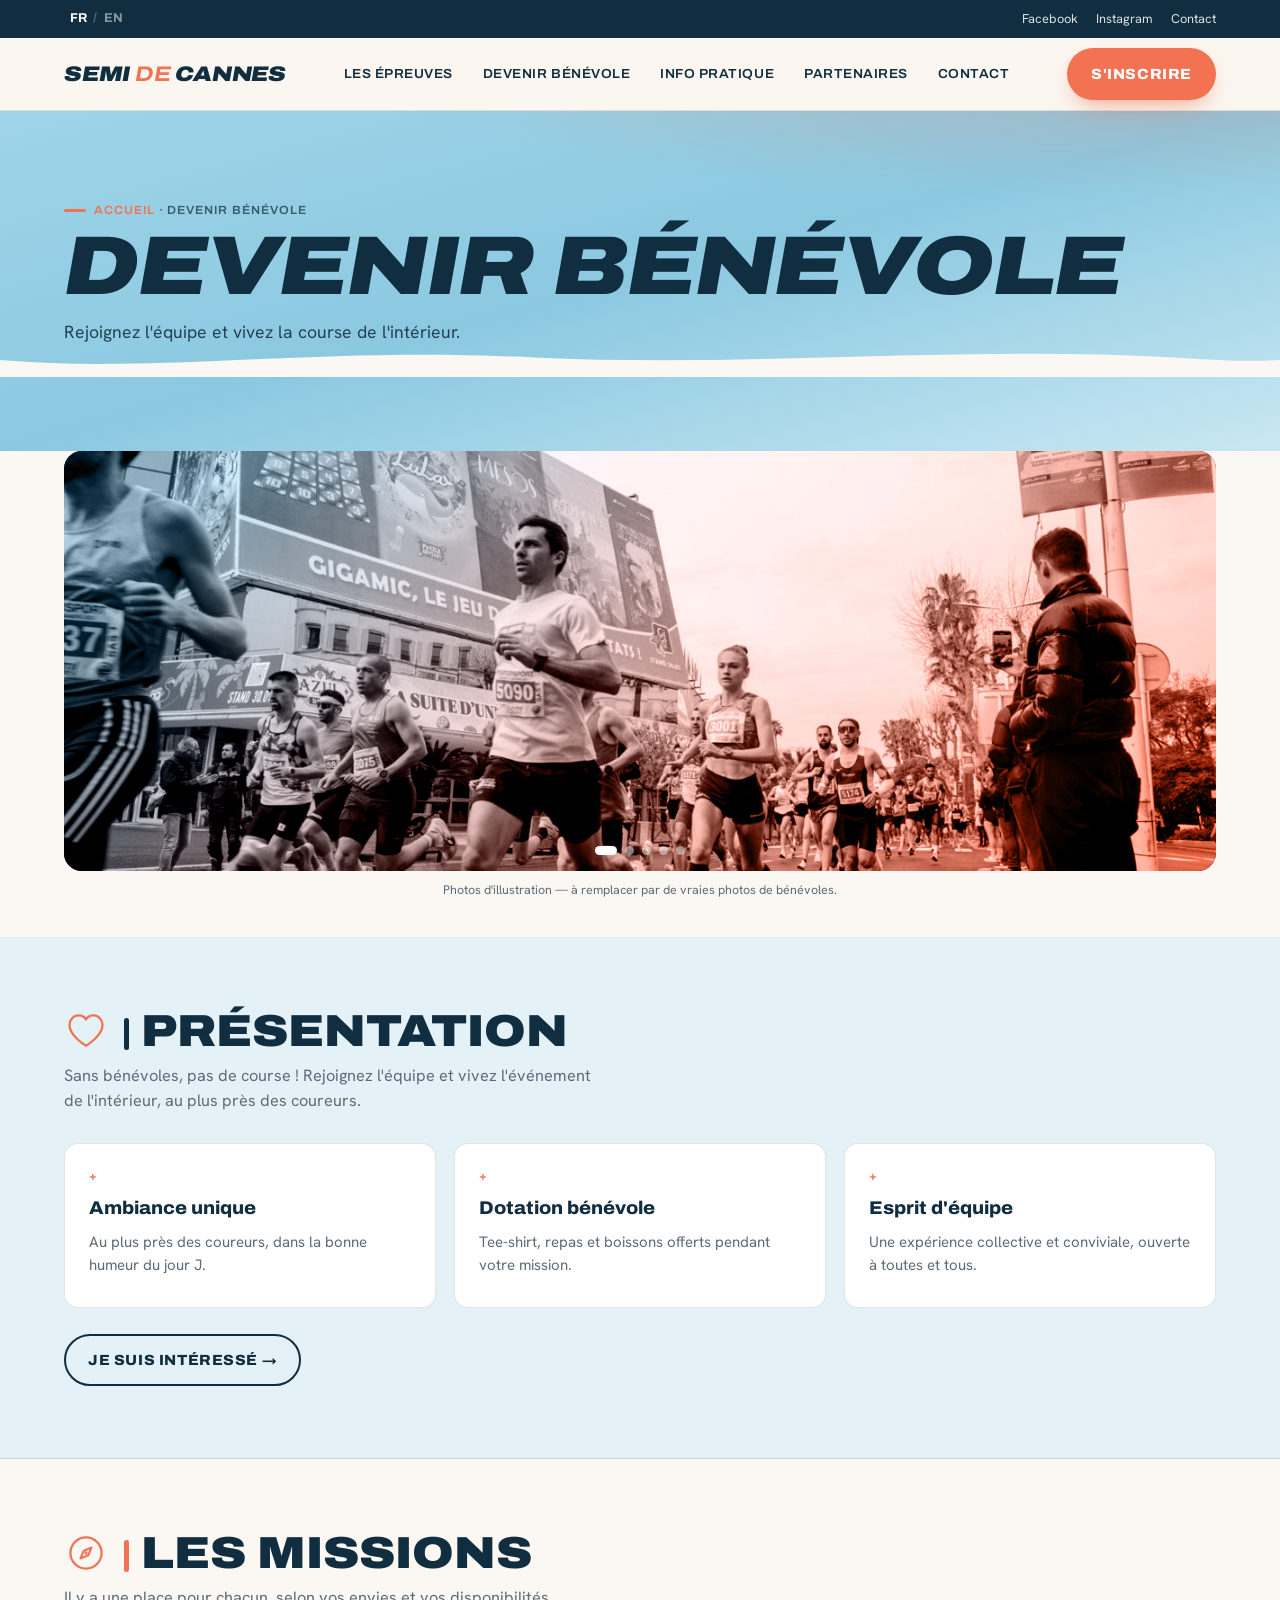
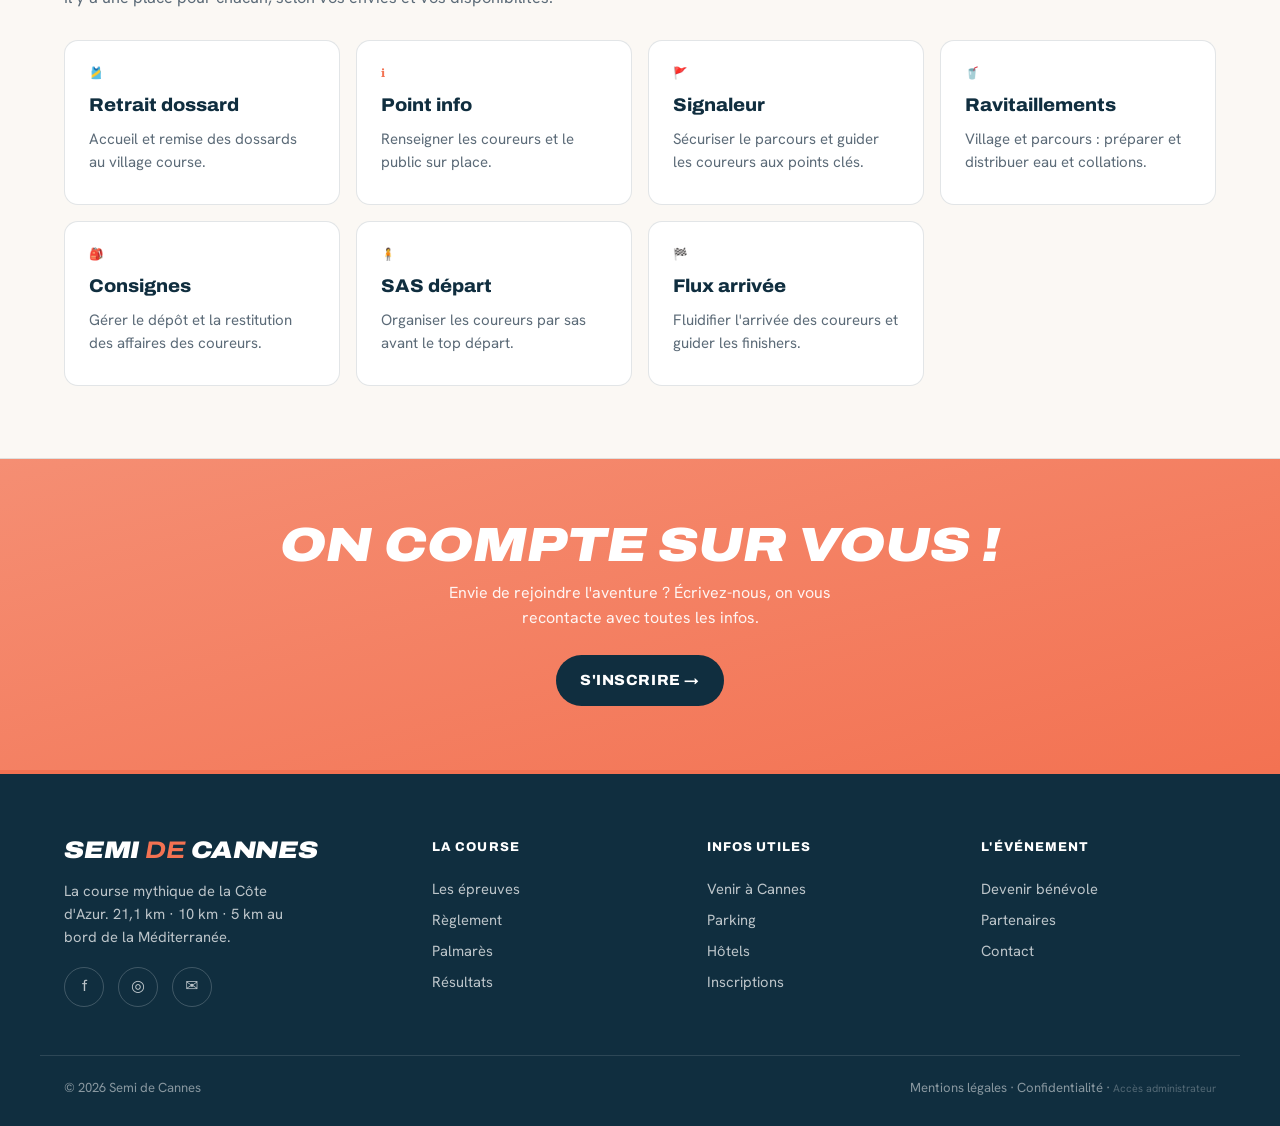
==== commit 4e1bd5b7: "Add files via upload" ====
--- a/benevoles.html
+++ b/benevoles.html
@@ -9,8 +9,23 @@
 <link rel="preconnect" href="https://fonts.gstatic.com" crossorigin>
 <link href="https://fonts.googleapis.com/css2?family=Archivo:ital,wdth,wght@0,75..125,400..900;1,75..125,400..900&family=Hanken+Grotesk:wght@300;400;500;600;700;800&display=swap" rel="stylesheet">
 <link rel="stylesheet" href="styles.css">
+<style>
+  /* ===== TEST : duoton photos + icônes sur mesure (propre à cette page, à valider) ===== */
+  .test-personality .bslide{filter:grayscale(1) contrast(1.12) brightness(1.05)}
+  .test-personality .bslider::after{
+    content:"";position:absolute;inset:0;z-index:1;pointer-events:none;
+    background:linear-gradient(135deg, var(--navy) 12%, var(--coral) 100%);
+    mix-blend-mode:color;
+  }
+  .test-personality .bslider-dots{z-index:2}
+
+  .test-personality .info-block .head .ic{
+    background:none;box-shadow:none;width:auto;height:auto;border-radius:0;
+  }
+  .test-personality .info-block .head .ic svg{width:44px;height:44px;display:block}
+</style>
 </head>
-<body>
+<body class="test-personality">
 <div class="topbar">
   <div class="wrap">
     <div class="lang-toggle" aria-label="Choix de la langue">
@@ -84,7 +99,7 @@
 </script>
 <section class="info-block" id="pourquoi">
   <div class="wrap">
-    <div class="head"><span class="ic">🙌</span><h2 data-fr="Présentation" data-en="Presentation">Présentation</h2></div>
+    <div class="head"><span class="ic"><svg viewBox="0 0 48 48" fill="none" xmlns="http://www.w3.org/2000/svg"><path d="M24 40C24 40 6 29.5 6 17.5C6 11.7 10.5 7 16 7C19.5 7 22.5 8.8 24 11.5C25.5 8.8 28.5 7 32 7C37.5 7 42 11.7 42 17.5C42 29.5 24 40 24 40Z" stroke="#F37252" stroke-width="2.5" stroke-linejoin="round"/></svg></span><h2 data-fr="Présentation" data-en="Presentation">Présentation</h2></div>
     <p class="intro" data-fr="Sans bénévoles, pas de course ! Rejoignez l'équipe et vivez l'événement de l'intérieur, au plus près des coureurs." data-en="No volunteers, no race! Join the team and live the event from the inside, close to the runners.">Sans bénévoles, pas de course ! Rejoignez l'équipe et vivez l'événement de l'intérieur, au plus près des coureurs.</p>
     <div class="cards">
       <div class="card"><span class="tag">+</span><h3 data-fr="Ambiance unique" data-en="Unique atmosphere">Ambiance unique</h3><p data-fr="Au plus près des coureurs, dans la bonne humeur du jour J." data-en="Close to the runners, in the race-day buzz.">Au plus près des coureurs, dans la bonne humeur du jour J.</p></div>
@@ -97,7 +112,7 @@
 
 <section class="info-block" id="missions">
   <div class="wrap">
-    <div class="head"><span class="ic">🧭</span><h2 data-fr="Les missions" data-en="The missions">Les missions</h2></div>
+    <div class="head"><span class="ic"><svg viewBox="0 0 48 48" fill="none" xmlns="http://www.w3.org/2000/svg"><circle cx="24" cy="24" r="17" stroke="#F37252" stroke-width="2.5"/><path d="M30 18L21.5 21.5L18 30L26.5 26.5L30 18Z" stroke="#F37252" stroke-width="2.2" stroke-linejoin="round"/><circle cx="24" cy="24" r="1.8" fill="#F37252"/></svg></span><h2 data-fr="Les missions" data-en="The missions">Les missions</h2></div>
     <p class="intro" data-fr="Il y a une place pour chacun, selon vos envies et vos disponibilités." data-en="There's a spot for everyone, depending on your wishes and availability.">Il y a une place pour chacun, selon vos envies et vos disponibilités.</p>
     <div class="cards cards-4">
       <div class="card"><span class="tag">🎽</span><h3 data-fr="Retrait dossard" data-en="Bib pick-up">Retrait dossard</h3><p data-fr="Accueil et remise des dossards au village course." data-en="Welcome runners and hand out bibs at the village.">Accueil et remise des dossards au village course.</p></div>
--- a/styles.css
+++ b/styles.css
@@ -382,6 +382,18 @@
 .page-hero p{max-width:54ch;font-size:1.1rem;color:#234055}
 .page-hero-wave{position:relative;line-height:0;margin-top:-2px}
 .page-hero-wave svg{display:block;width:100%;height:34px;color:var(--cream)}
+
+/* Variante bandeau avec photo de fond (test) */
+.page-hero.photo{
+  background-image:linear-gradient(180deg, rgba(16,46,63,.35), rgba(16,46,63,.72)), var(--hero-photo);
+  background-size:cover; background-position:center; color:#fff;
+}
+.page-hero.photo .crumbs{color:rgba(255,255,255,.75)}
+.page-hero.photo .crumbs a{color:#fff}
+.page-hero.photo .crumbs::before{background:#fff}
+.page-hero.photo h1{color:#fff}
+.page-hero.photo p{color:rgba(255,255,255,.9)}
+.page-hero.photo .date-badge{background:rgba(255,255,255,.14);color:#fff;border-color:rgba(255,255,255,.3);backdrop-filter:blur(6px)}
 .date-badge{display:inline-block;margin-top:16px;background:#fff;border:1px solid var(--line);border-radius:100px;
   padding:.5em 1.1em;font-size:.85rem;font-weight:600;color:var(--navy);max-width:none}
 
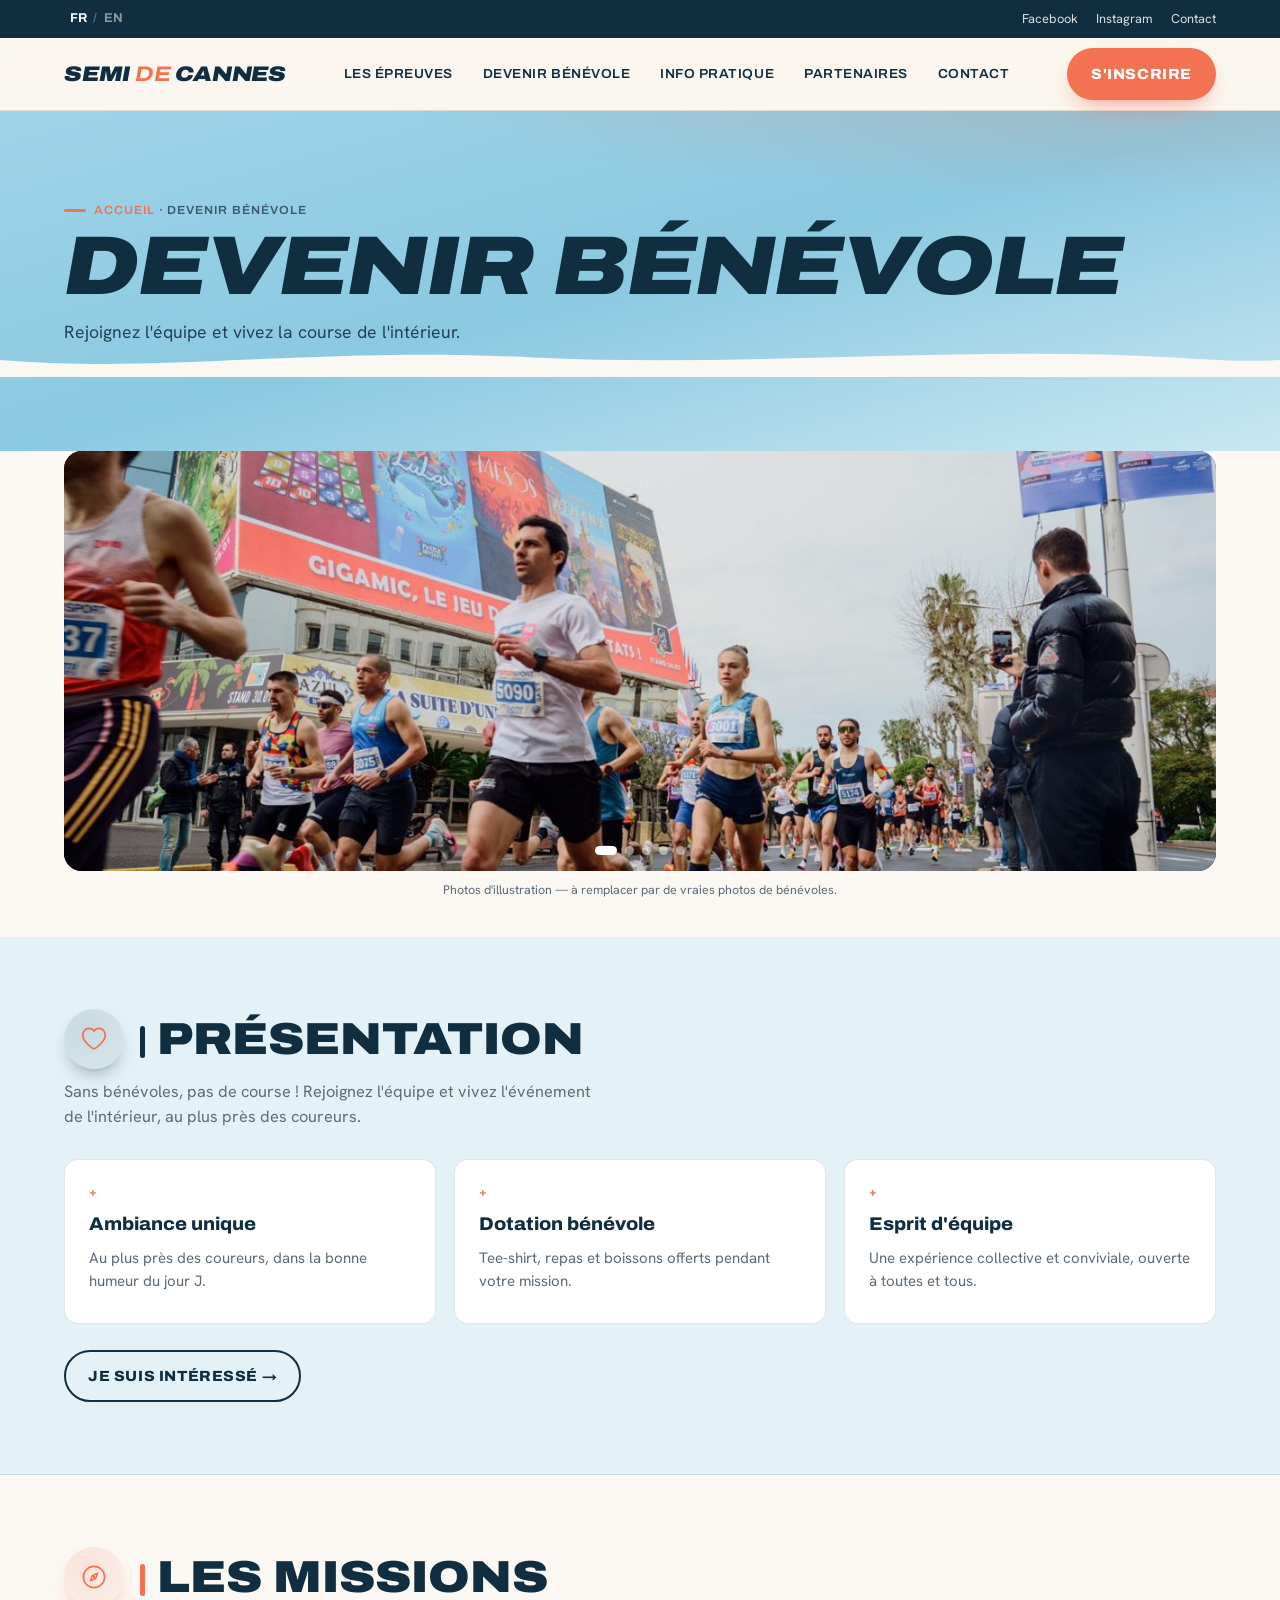
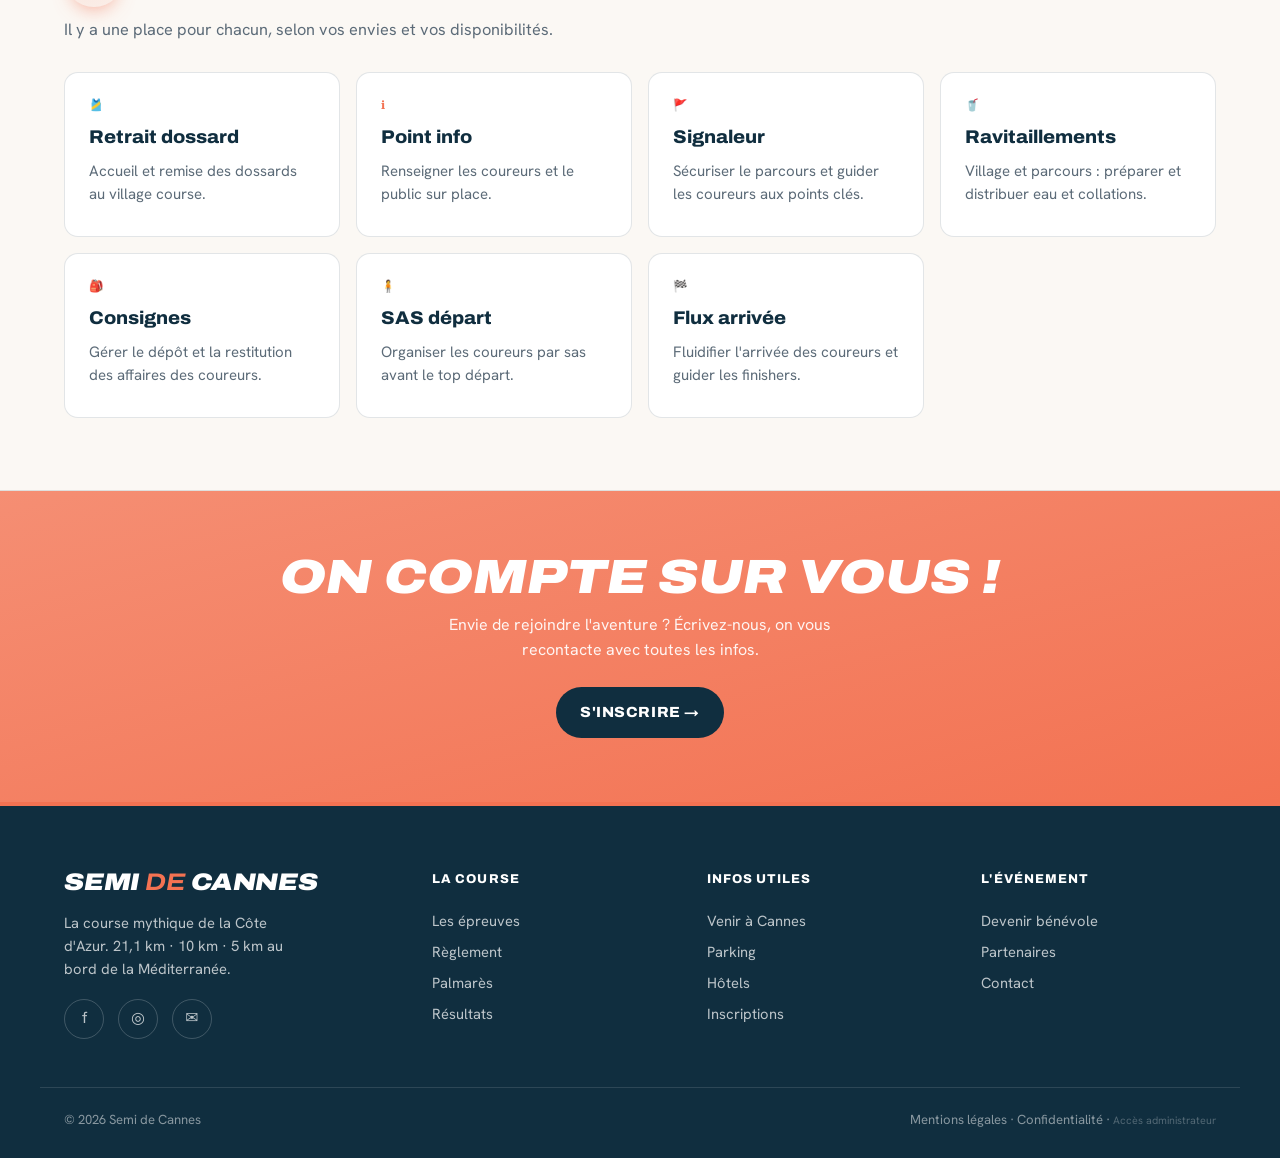
==== commit d362d624: "Add files via upload" ====
--- a/benevoles.html
+++ b/benevoles.html
@@ -10,19 +10,16 @@
 <link href="https://fonts.googleapis.com/css2?family=Archivo:ital,wdth,wght@0,75..125,400..900;1,75..125,400..900&family=Hanken+Grotesk:wght@300;400;500;600;700;800&display=swap" rel="stylesheet">
 <link rel="stylesheet" href="styles.css">
 <style>
-  /* ===== TEST : duoton photos + icônes sur mesure (propre à cette page, à valider) ===== */
-  .test-personality .bslide{filter:grayscale(1) contrast(1.12) brightness(1.05)}
-  .test-personality .bslider::after{
-    content:"";position:absolute;inset:0;z-index:1;pointer-events:none;
-    background:linear-gradient(135deg, var(--navy) 12%, var(--coral) 100%);
-    mix-blend-mode:color;
+  /* ===== TEST : icônes sur mesure (propre à cette page, à valider) ===== */
+  .test-personality .info-block .head .ic{
+    width:60px;height:60px;flex-shrink:0;border-radius:50%;
+    background:radial-gradient(circle at 35% 30%, rgba(243,114,82,.16), rgba(243,114,82,.06));
+    display:flex;align-items:center;justify-content:center;
   }
-  .test-personality .bslider-dots{z-index:2}
-
-  .test-personality .info-block .head .ic{
-    background:none;box-shadow:none;width:auto;height:auto;border-radius:0;
+  .test-personality .info-block:nth-child(even) .head .ic{
+    background:radial-gradient(circle at 35% 30%, rgba(16,46,63,.13), rgba(16,46,63,.05));
   }
-  .test-personality .info-block .head .ic svg{width:44px;height:44px;display:block}
+  .test-personality .info-block .head .ic svg{width:30px;height:30px;display:block}
 </style>
 </head>
 <body class="test-personality">
@@ -99,7 +96,7 @@
 </script>
 <section class="info-block" id="pourquoi">
   <div class="wrap">
-    <div class="head"><span class="ic"><svg viewBox="0 0 48 48" fill="none" xmlns="http://www.w3.org/2000/svg"><path d="M24 40C24 40 6 29.5 6 17.5C6 11.7 10.5 7 16 7C19.5 7 22.5 8.8 24 11.5C25.5 8.8 28.5 7 32 7C37.5 7 42 11.7 42 17.5C42 29.5 24 40 24 40Z" stroke="#F37252" stroke-width="2.5" stroke-linejoin="round"/></svg></span><h2 data-fr="Présentation" data-en="Presentation">Présentation</h2></div>
+    <div class="head"><span class="ic"><svg viewBox="0 0 48 48" fill="none" xmlns="http://www.w3.org/2000/svg"><path d="M24 40C24 40 6 29.5 6 17.5C6 11.7 10.5 7 16 7C19.5 7 22.5 8.8 24 11.5C25.5 8.8 28.5 7 32 7C37.5 7 42 11.7 42 17.5C42 29.5 24 40 24 40Z" stroke="#F37252" stroke-width="2.75" stroke-linecap="round" stroke-linejoin="round"/></svg></span><h2 data-fr="Présentation" data-en="Presentation">Présentation</h2></div>
     <p class="intro" data-fr="Sans bénévoles, pas de course ! Rejoignez l'équipe et vivez l'événement de l'intérieur, au plus près des coureurs." data-en="No volunteers, no race! Join the team and live the event from the inside, close to the runners.">Sans bénévoles, pas de course ! Rejoignez l'équipe et vivez l'événement de l'intérieur, au plus près des coureurs.</p>
     <div class="cards">
       <div class="card"><span class="tag">+</span><h3 data-fr="Ambiance unique" data-en="Unique atmosphere">Ambiance unique</h3><p data-fr="Au plus près des coureurs, dans la bonne humeur du jour J." data-en="Close to the runners, in the race-day buzz.">Au plus près des coureurs, dans la bonne humeur du jour J.</p></div>
@@ -112,7 +109,7 @@
 
 <section class="info-block" id="missions">
   <div class="wrap">
-    <div class="head"><span class="ic"><svg viewBox="0 0 48 48" fill="none" xmlns="http://www.w3.org/2000/svg"><circle cx="24" cy="24" r="17" stroke="#F37252" stroke-width="2.5"/><path d="M30 18L21.5 21.5L18 30L26.5 26.5L30 18Z" stroke="#F37252" stroke-width="2.2" stroke-linejoin="round"/><circle cx="24" cy="24" r="1.8" fill="#F37252"/></svg></span><h2 data-fr="Les missions" data-en="The missions">Les missions</h2></div>
+    <div class="head"><span class="ic"><svg viewBox="0 0 48 48" fill="none" xmlns="http://www.w3.org/2000/svg"><circle cx="24" cy="24" r="17" stroke="#F37252" stroke-width="2.75"/><path d="M30 18L21.5 21.5L18 30L26.5 26.5L30 18Z" stroke="#F37252" stroke-width="2.4" stroke-linecap="round" stroke-linejoin="round"/><circle cx="24" cy="24" r="2" fill="#F37252"/></svg></span><h2 data-fr="Les missions" data-en="The missions">Les missions</h2></div>
     <p class="intro" data-fr="Il y a une place pour chacun, selon vos envies et vos disponibilités." data-en="There's a spot for everyone, depending on your wishes and availability.">Il y a une place pour chacun, selon vos envies et vos disponibilités.</p>
     <div class="cards cards-4">
       <div class="card"><span class="tag">🎽</span><h3 data-fr="Retrait dossard" data-en="Bib pick-up">Retrait dossard</h3><p data-fr="Accueil et remise des dossards au village course." data-en="Welcome runners and hand out bibs at the village.">Accueil et remise des dossards au village course.</p></div>
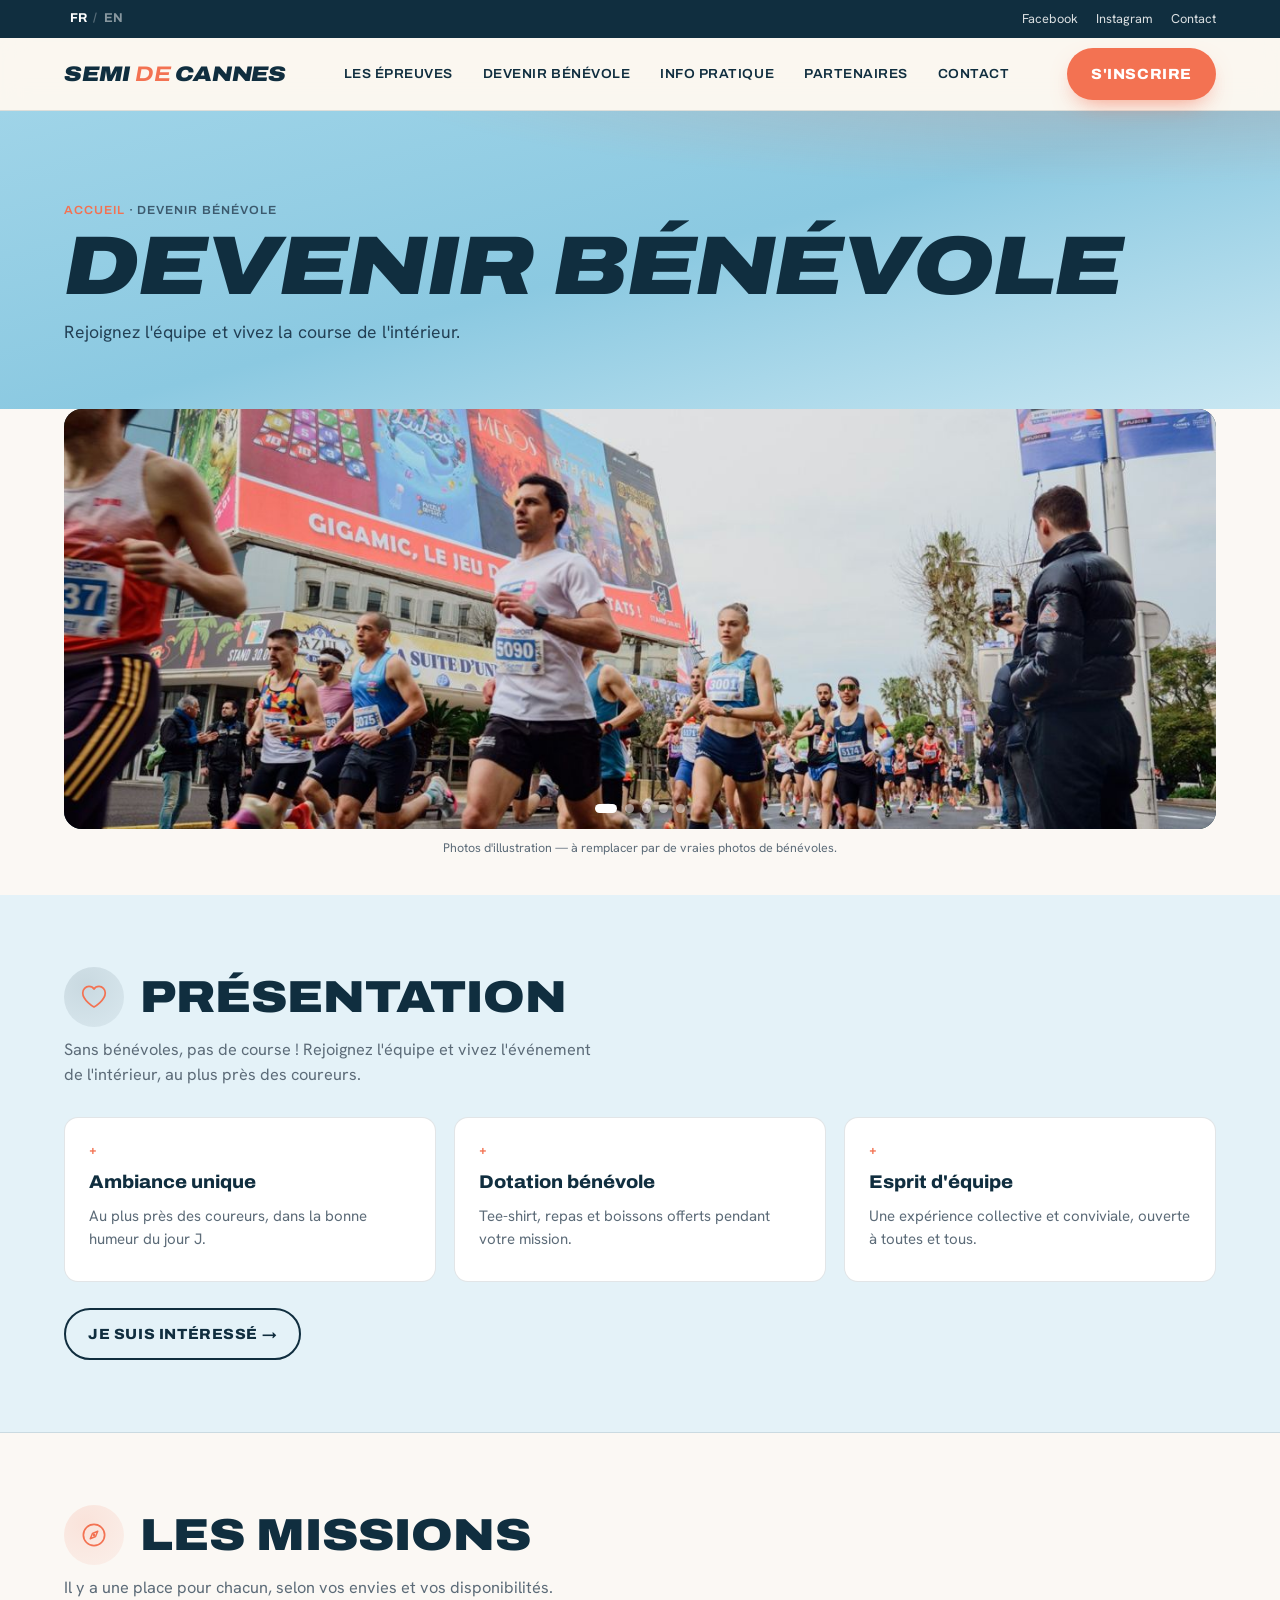
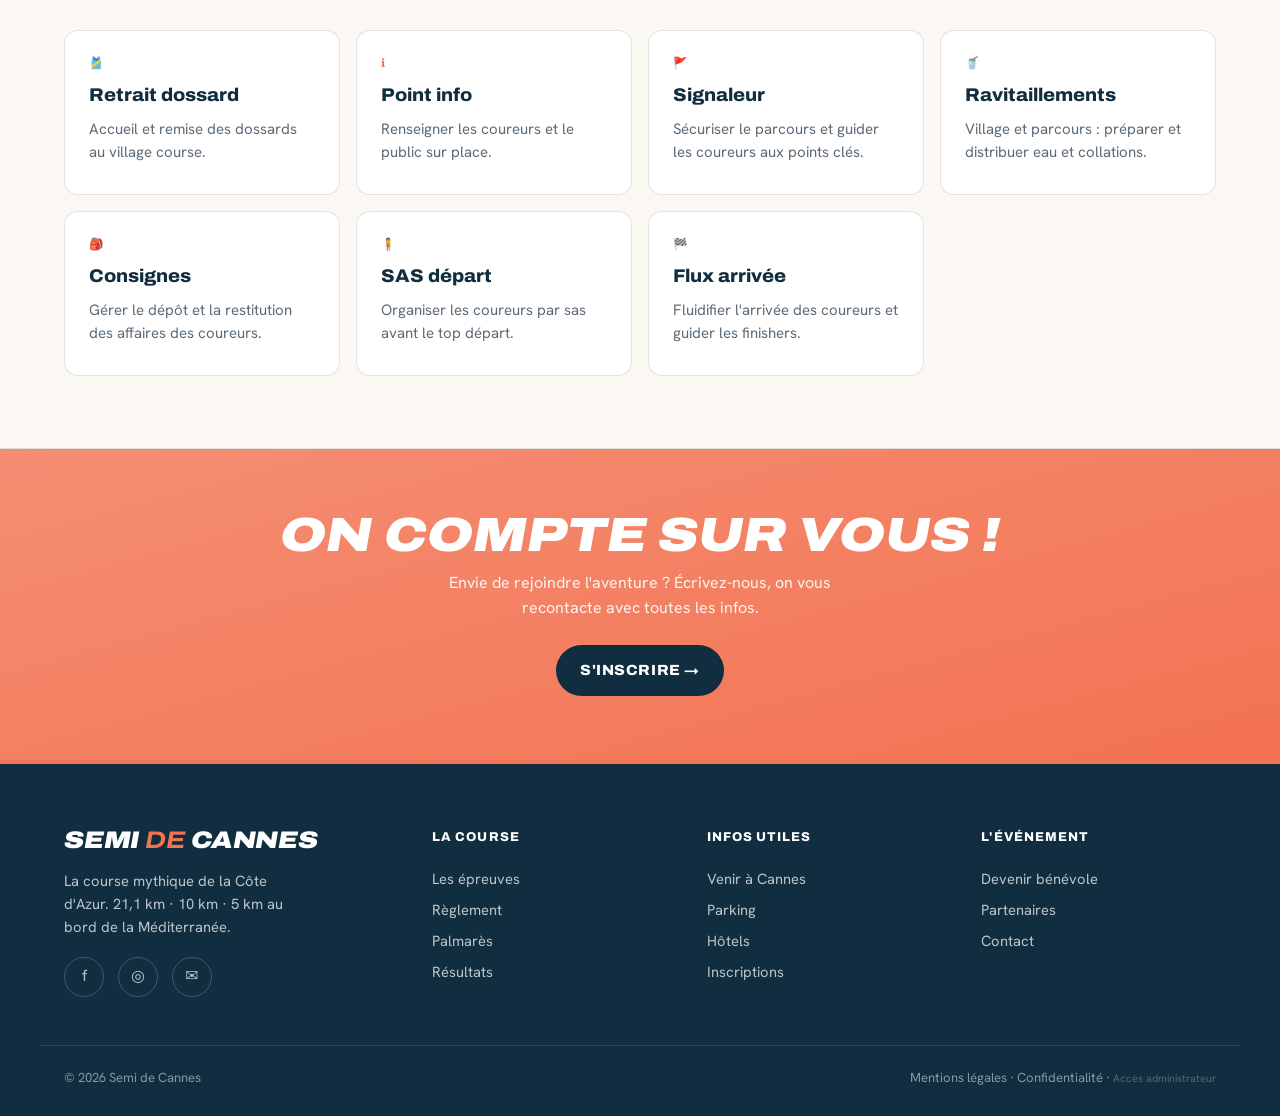
==== commit 770ad543: "Add files via upload" ====
--- a/benevoles.html
+++ b/benevoles.html
@@ -57,7 +57,6 @@
     <h1 data-fr="Devenir bénévole" data-en="Volunteer">Devenir bénévole</h1>
     <p data-fr="Rejoignez l'équipe et vivez la course de l'intérieur." data-en="Join the team and live the race from the inside.">Rejoignez l'équipe et vivez la course de l'intérieur.</p>
   </div>
-  <div class="page-hero-wave"><svg viewBox="0 0 1440 40" preserveAspectRatio="none"><path fill="currentColor" d="M0,40 L0,20 C180,36 360,4 600,17 C840,29 1080,3 1320,17 C1380,21 1410,22 1440,20 L1440,40 Z"/></svg></div>
 </section>
 
 <section class="bslider-wrap">
--- a/styles.css
+++ b/styles.css
@@ -369,31 +369,15 @@
 
 /* ============ PAGE INFOS PRATIQUES ============ */
 .page-hero{
-  position:relative;color:var(--navy);overflow:hidden;padding:90px 0 74px;
+  position:relative;color:var(--navy);overflow:hidden;padding:90px 0 64px;
   background:
     radial-gradient(120% 90% at 85% -20%, rgba(243,114,82,.28) 0%, rgba(243,114,82,0) 50%),
     linear-gradient(165deg,#9FD4E8 0%, #8BC9E1 50%, #C9E7F2 100%);
 }
-.page-hero .crumbs::before{content:"";display:inline-block;width:22px;height:3px;border-radius:3px;
-  background:var(--coral);vertical-align:middle;margin-right:8px}
 .page-hero h1{font-family:var(--d-display);font-weight:900;font-stretch:120%;font-style:italic;
   text-transform:uppercase;letter-spacing:-.015em;line-height:.9;
   font-size:clamp(2.6rem,8vw,5.2rem);margin:10px 0 14px}
 .page-hero p{max-width:54ch;font-size:1.1rem;color:#234055}
-.page-hero-wave{position:relative;line-height:0;margin-top:-2px}
-.page-hero-wave svg{display:block;width:100%;height:34px;color:var(--cream)}
-
-/* Variante bandeau avec photo de fond (test) */
-.page-hero.photo{
-  background-image:linear-gradient(180deg, rgba(16,46,63,.35), rgba(16,46,63,.72)), var(--hero-photo);
-  background-size:cover; background-position:center; color:#fff;
-}
-.page-hero.photo .crumbs{color:rgba(255,255,255,.75)}
-.page-hero.photo .crumbs a{color:#fff}
-.page-hero.photo .crumbs::before{background:#fff}
-.page-hero.photo h1{color:#fff}
-.page-hero.photo p{color:rgba(255,255,255,.9)}
-.page-hero.photo .date-badge{background:rgba(255,255,255,.14);color:#fff;border-color:rgba(255,255,255,.3);backdrop-filter:blur(6px)}
 .date-badge{display:inline-block;margin-top:16px;background:#fff;border:1px solid var(--line);border-radius:100px;
   padding:.5em 1.1em;font-size:.85rem;font-weight:600;color:var(--navy);max-width:none}
 
@@ -425,16 +409,9 @@
 .info-block{padding:72px 0;border-bottom:1px solid var(--line)}
 .info-block:nth-child(even){background:var(--sky-pale)}
 .info-block .head{display:flex;align-items:center;gap:16px;margin-bottom:10px}
-.info-block .head .ic{font-size:1.35rem;width:52px;height:52px;flex-shrink:0;border-radius:50%;
-  background:linear-gradient(155deg,var(--coral),#F58E73);display:flex;align-items:center;justify-content:center;
-  box-shadow:0 10px 20px -10px rgba(243,114,82,.7)}
-.info-block:nth-child(even) .head .ic{background:linear-gradient(155deg,var(--navy),#2E6FA8);
-  box-shadow:0 10px 20px -10px rgba(16,46,63,.6)}
-.info-block h2{position:relative;font-family:var(--d-display);font-weight:900;font-stretch:114%;text-transform:uppercase;
+.info-block .head .ic{font-size:2rem}
+.info-block h2{font-family:var(--d-display);font-weight:900;font-stretch:114%;text-transform:uppercase;
   line-height:.95;font-size:clamp(1.8rem,4.5vw,2.8rem);color:var(--navy)}
-.info-block h2::before{content:"";display:inline-block;width:5px;height:.72em;background:var(--coral);
-  border-radius:3px;margin-right:12px;vertical-align:middle}
-.info-block:nth-child(even) h2::before{background:var(--navy)}
 .info-block .intro{color:var(--muted);max-width:60ch;margin-bottom:30px;font-size:1.02rem}
 
 .cards{display:grid;grid-template-columns:repeat(3,1fr);gap:18px}
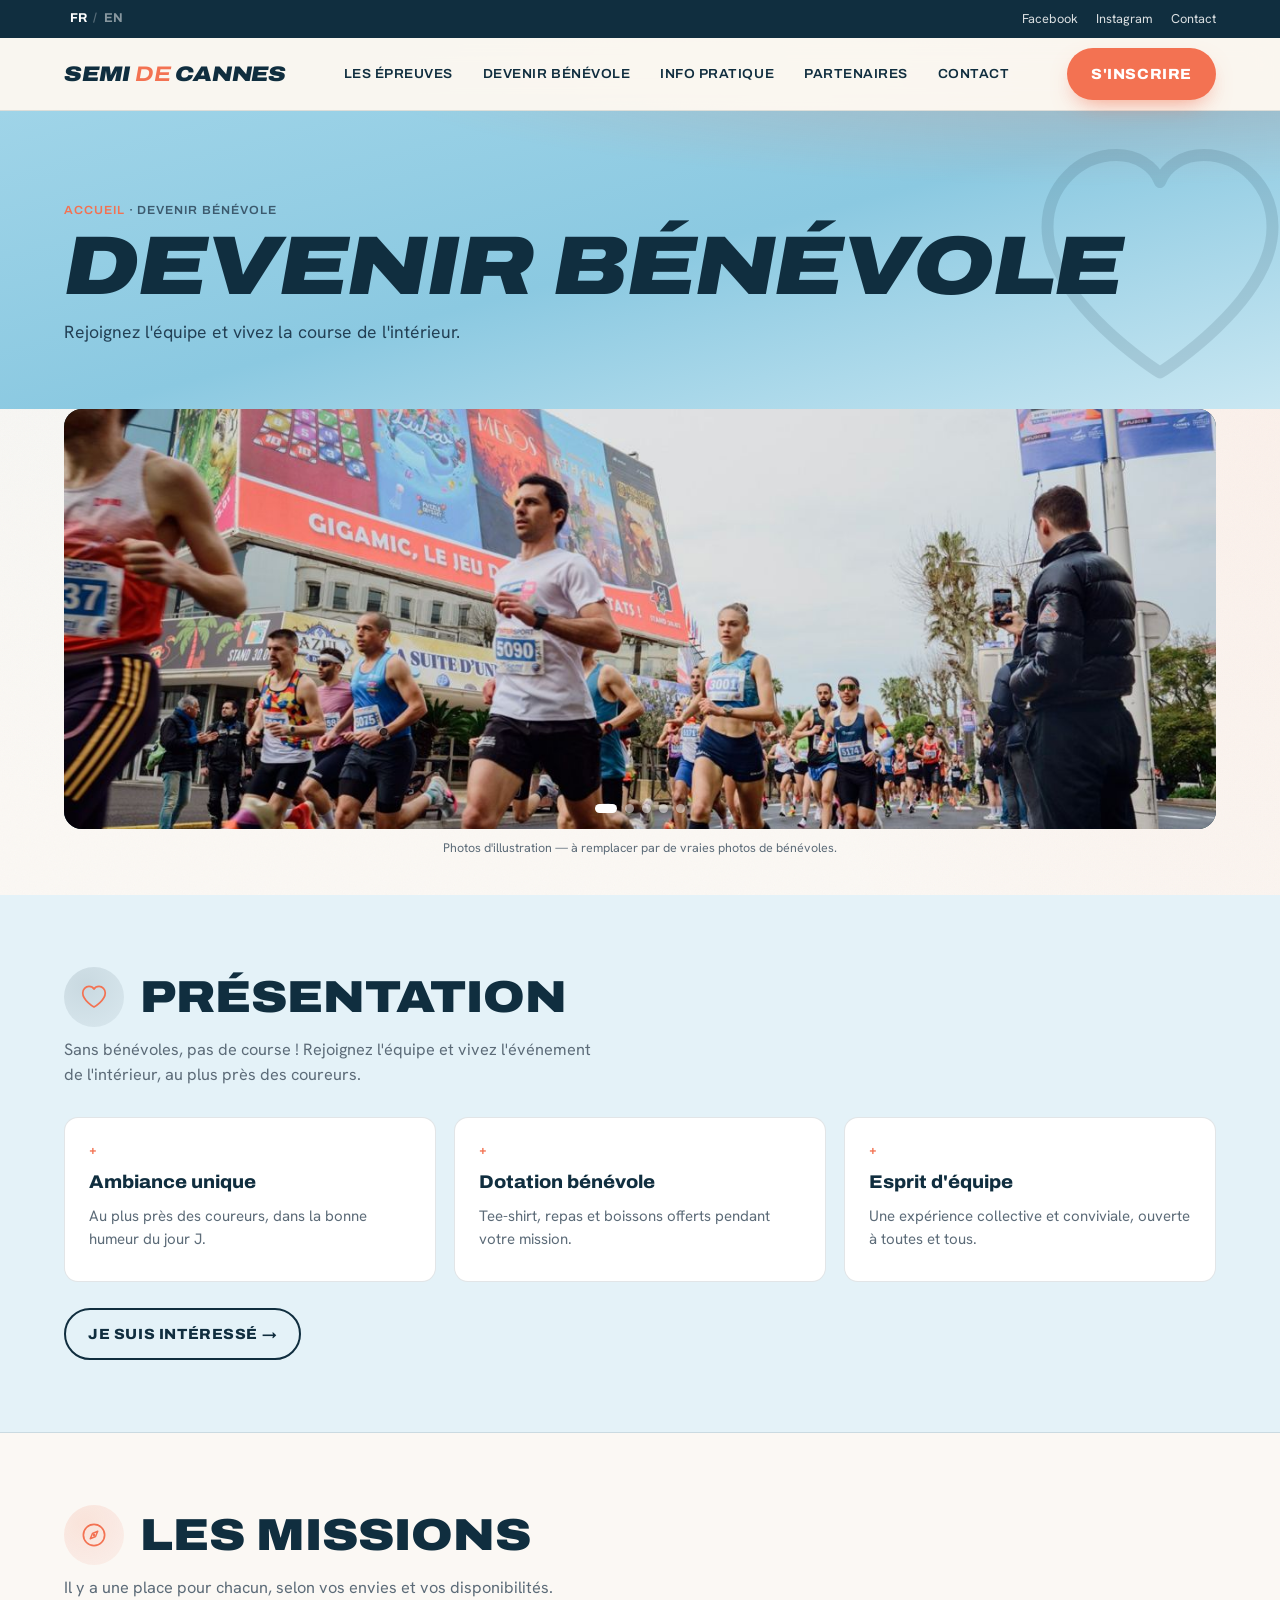
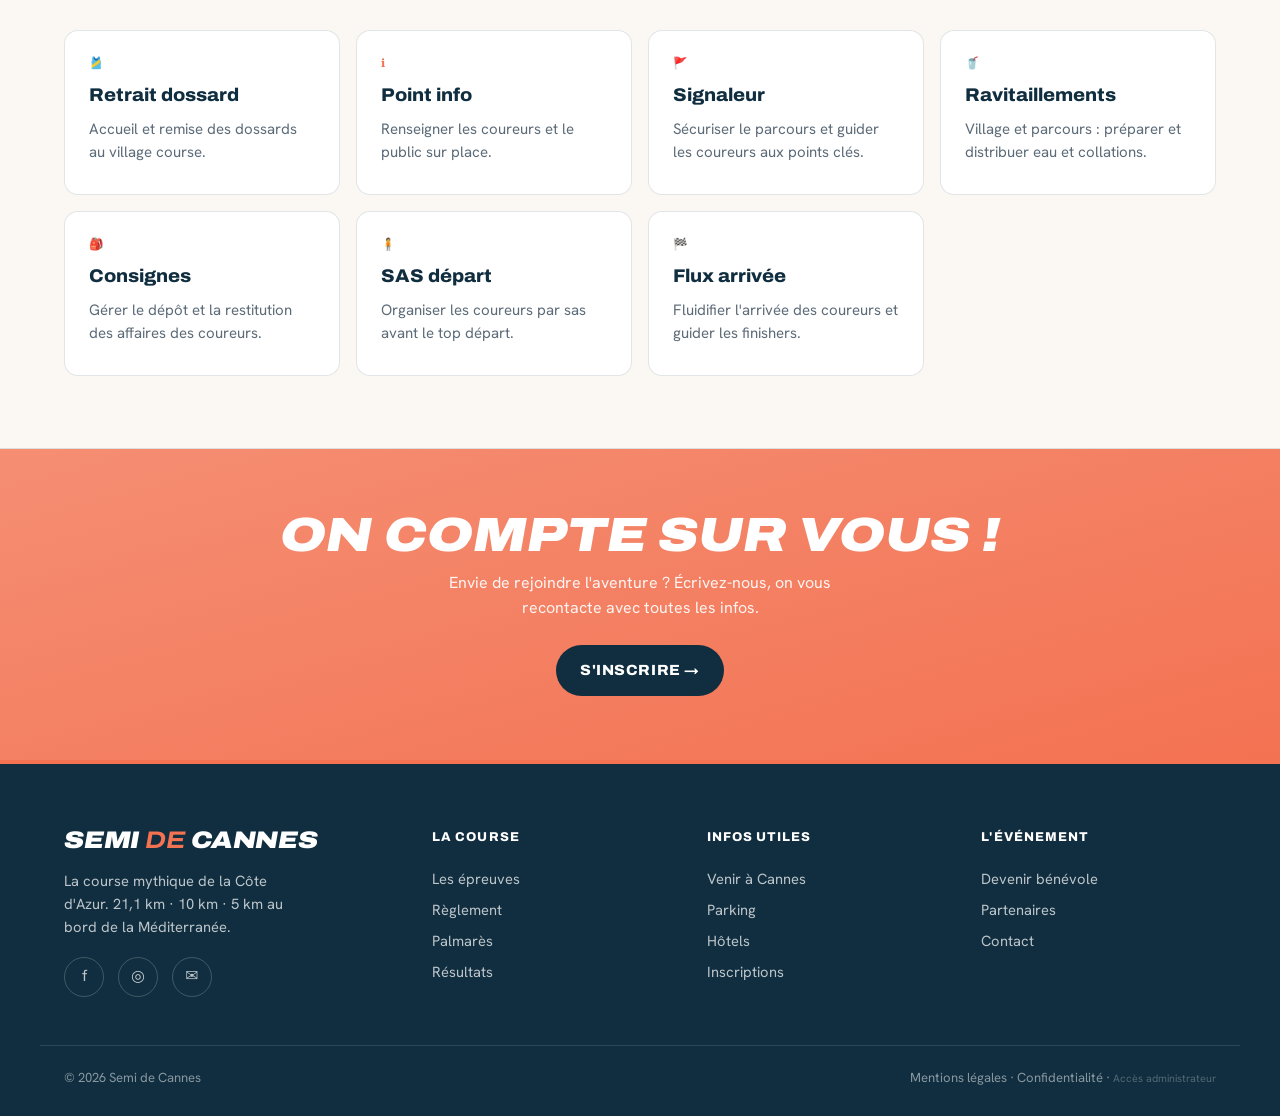
==== commit 233bc25b: "Add files via upload" ====
--- a/benevoles.html
+++ b/benevoles.html
@@ -52,6 +52,9 @@
   </div>
 </header>
 <section class="page-hero">
+  <svg class="hero-motif" viewBox="0 0 200 200" fill="none" aria-hidden="true">
+    <path d="M100 175C100 175 25 128 25 78C25 51 46 30 71 30C84 30 96 37 100 48C104 37 116 30 129 30C154 30 175 51 175 78C175 128 100 175 100 175Z" stroke="currentColor" stroke-width="8" stroke-linejoin="round"/>
+  </svg>
   <div class="wrap">
     <div class="crumbs"><a href="index.html">Accueil</a> · <span>Devenir bénévole</span></div>
     <h1 data-fr="Devenir bénévole" data-en="Volunteer">Devenir bénévole</h1>
@@ -191,5 +194,30 @@
   try{var l=localStorage.getItem('sdc_lang'); if(l&&l!=='fr') apply(l);}catch(e){}
 })();
 </script>
+<script>
+/* ---- Révélation progressive au scroll (titres, cartes, grilles...) ---- */
+(function(){
+  var SEL = '.info-block .head, .info-block > .wrap > .intro, .cards > .card, .race-grid > .race-card, '+
+    '.info-grid > .info-tile, .logo-row > figure, .timeline > .tl-item, .accordion > details, '+
+    '.ecar-track > .ecar-slide, .stat-grid > .stat, .badges > .badge, .facts > .fact, '+
+    '.foot-grid > div, .mini-map-block, .profile-guide';
+  var els = Array.from(document.querySelectorAll(SEL)).filter(function(el){ return !el.classList.contains('reveal'); });
+  if(!els.length) return;
+  var seen = [];
+  els.forEach(function(el){
+    el.classList.add('reveal-el');
+    var p = el.parentElement, rec = null;
+    for(var i=0;i<seen.length;i++){ if(seen[i].p===p){ rec=seen[i]; break; } }
+    if(!rec){ rec={p:p, n:0}; seen.push(rec); }
+    el.style.transitionDelay = Math.min(rec.n*70, 420)+'ms';
+    rec.n++;
+  });
+  if(!window.IntersectionObserver){ els.forEach(function(el){ el.classList.add('in'); }); return; }
+  var io = new IntersectionObserver(function(entries){
+    entries.forEach(function(e){ if(e.isIntersecting){ e.target.classList.add('in'); io.unobserve(e.target); } });
+  }, {threshold:.12});
+  els.forEach(function(el){ io.observe(el); });
+})();
+</script>
 </body>
 </html>
--- a/styles.css
+++ b/styles.css
@@ -30,15 +30,45 @@
 body{
   font-family:var(--d-body);
   color:var(--ink);
-  background:var(--cream);
+  background:
+    radial-gradient(120% 90% at 12% -10%, rgba(139,201,225,.10) 0%, rgba(139,201,225,0) 45%),
+    radial-gradient(100% 80% at 100% 15%, rgba(243,114,82,.06) 0%, rgba(243,114,82,0) 40%),
+    var(--cream);
   line-height:1.55;
   -webkit-font-smoothing:antialiased;
   overflow-x:hidden;
+  position:relative;
+}
+body::before{
+  content:"";
+  position:fixed; inset:0; z-index:-1; pointer-events:none;
+  opacity:.035; mix-blend-mode:multiply;
+  background-image:url("data:image/svg+xml,%3Csvg xmlns='http://www.w3.org/2000/svg'%3E%3Cfilter id='n'%3E%3CfeTurbulence type='fractalNoise' baseFrequency='0.85' numOctaves='2' stitchTiles='stitch'/%3E%3C/filter%3E%3Crect width='100%25' height='100%25' filter='url(%23n)'/%3E%3C/svg%3E");
+  background-size:160px 160px;
 }
 a{color:inherit;text-decoration:none}
 img{max-width:100%;display:block}
 ul{list-style:none}
 :focus-visible{outline:3px solid var(--coral);outline-offset:3px;border-radius:4px}
+
+/* ---- Détails de finition ---- */
+::selection{background:var(--coral);color:#fff}
+::-moz-selection{background:var(--coral);color:#fff}
+
+::-webkit-scrollbar{width:11px;height:11px}
+::-webkit-scrollbar-track{background:var(--cream)}
+::-webkit-scrollbar-thumb{background:#DCCFB8;border-radius:20px;border:3px solid var(--cream)}
+::-webkit-scrollbar-thumb:hover{background:var(--coral)}
+
+.link{
+  position:relative;color:var(--coral);font-weight:700;font-size:.9rem;
+  display:inline-flex;align-items:center;gap:.3em;
+}
+.link::after{
+  content:"";position:absolute;left:0;right:100%;bottom:-2px;height:1.5px;
+  background:currentColor;transition:right .3s cubic-bezier(.16,.8,.3,1);
+}
+.link:hover::after{right:0}
 
 .wrap{max-width:var(--maxw);margin:0 auto;padding:0 24px}
 
@@ -68,8 +98,9 @@
   text-transform:uppercase;letter-spacing:.04em;font-size:.92rem;
   padding:.85em 1.5em;border-radius:100px;
   border:2px solid transparent;cursor:pointer;
-  transition:transform .18s ease, background .18s ease, color .18s ease, box-shadow .18s ease;
-}
+  transition:transform .32s cubic-bezier(.16,.8,.3,1), background .2s ease, color .2s ease, box-shadow .32s cubic-bezier(.16,.8,.3,1);
+}
+.btn:active{transform:scale(.96)}
 .btn-primary{background:var(--coral);color:#fff;box-shadow:0 10px 24px -10px rgba(243,114,82,.8)}
 .btn-primary:hover{transform:translateY(-2px);background:var(--coral-dark);box-shadow:0 16px 30px -12px rgba(243,114,82,.9)}
 .btn-ghost{background:transparent;border-color:rgba(255,255,255,.55);color:#fff}
@@ -378,6 +409,10 @@
   text-transform:uppercase;letter-spacing:-.015em;line-height:.9;
   font-size:clamp(2.6rem,8vw,5.2rem);margin:10px 0 14px}
 .page-hero p{max-width:54ch;font-size:1.1rem;color:#234055}
+.page-hero .wrap{position:relative;z-index:1}
+.hero-motif{position:absolute;right:-30px;top:50%;transform:translateY(-50%);width:min(300px,32vw);
+  height:auto;color:var(--navy);opacity:.12;pointer-events:none;z-index:0}
+@media (max-width:640px){.hero-motif{width:170px;right:-40px;opacity:.10}}
 .date-badge{display:inline-block;margin-top:16px;background:#fff;border:1px solid var(--line);border-radius:100px;
   padding:.5em 1.1em;font-size:.85rem;font-weight:600;color:var(--navy);max-width:none}
 
@@ -406,6 +441,13 @@
 .toc a:hover{background:var(--coral);color:#fff;border-color:var(--coral)}
 
 /* blocs d'info */
+/* ============ Révélation progressive au scroll (site entier) ============ */
+.reveal-el{opacity:0;transform:translateY(22px);transition:opacity .6s cubic-bezier(.16,.8,.3,1), transform .6s cubic-bezier(.16,.8,.3,1)}
+.reveal-el.in{opacity:1;transform:none}
+@media (prefers-reduced-motion:reduce){
+  .reveal-el{opacity:1;transform:none;transition:none}
+}
+
 .info-block{padding:72px 0;border-bottom:1px solid var(--line)}
 .info-block:nth-child(even){background:var(--sky-pale)}
 .info-block .head{display:flex;align-items:center;gap:16px;margin-bottom:10px}
@@ -438,7 +480,7 @@
   .ecar-map{height:170px}
 }
 .cards.two{grid-template-columns:repeat(2,1fr)}
-.card{background:#fff;border:1px solid var(--line);border-radius:14px;padding:24px;transition:.2s}
+.card{background:#fff;border:1px solid var(--line);border-radius:14px;padding:24px;transition:.32s cubic-bezier(.16,.8,.3,1)}
 .info-block:nth-child(even) .card{background:#fff}
 .card:hover{transform:translateY(-4px);box-shadow:0 18px 36px -22px rgba(16,46,63,.5)}
 .card .tag{font-family:var(--d-display);font-weight:800;font-stretch:106%;text-transform:uppercase;
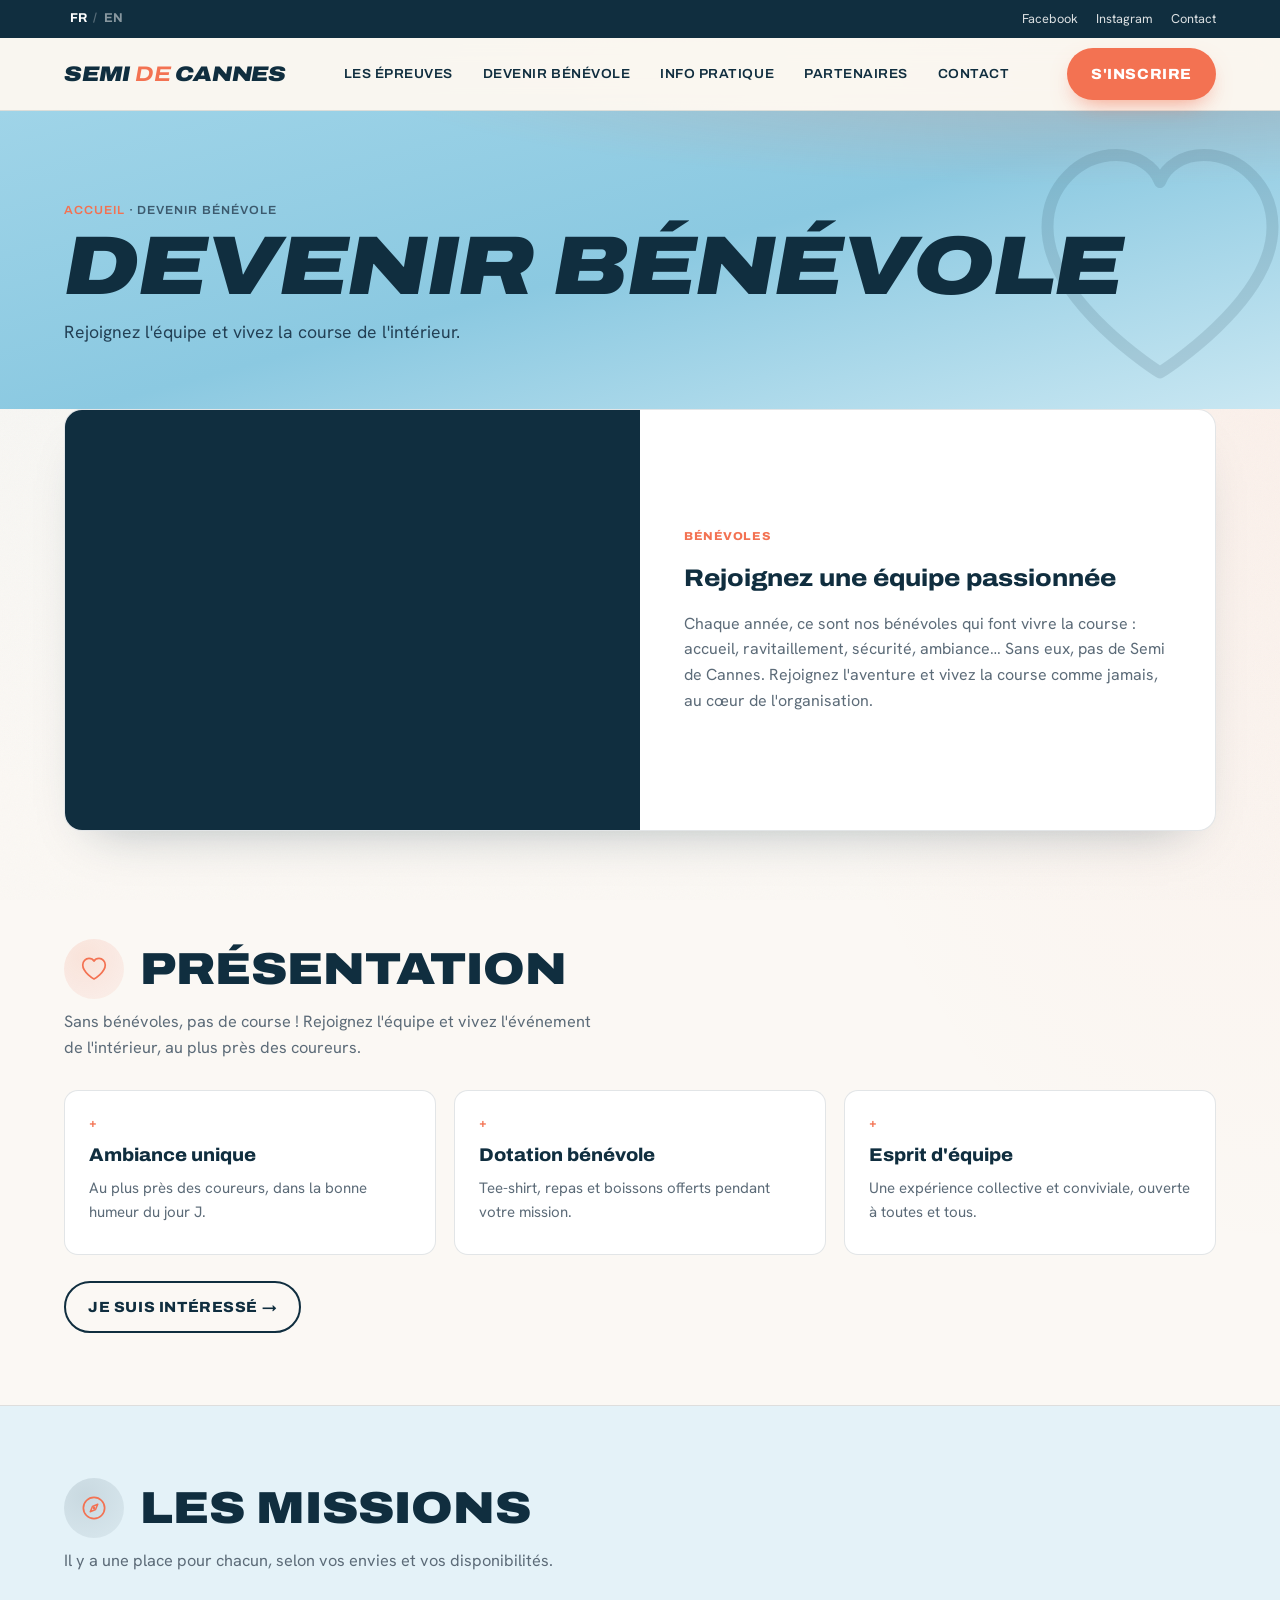
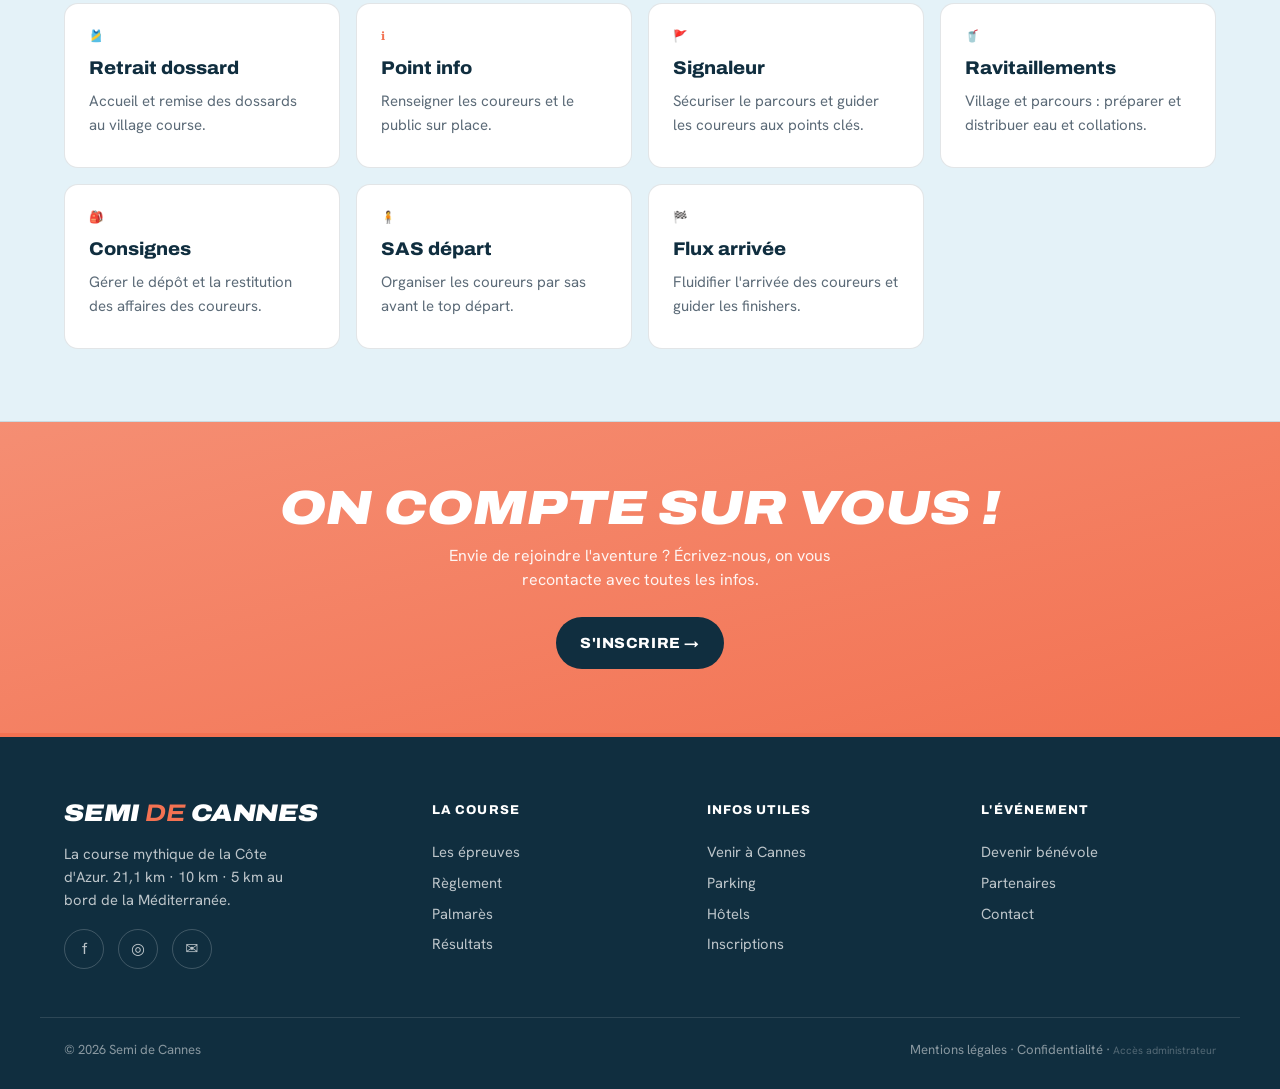
==== commit 1885dac7: "Add files via upload" ====
--- a/benevoles.html
+++ b/benevoles.html
@@ -62,40 +62,19 @@
   </div>
 </section>
 
-<section class="bslider-wrap">
-  <div class="bslider" id="bslider">
-    <img class="bslide active" src="assets/parcours/p1.jpg" alt="">
-    <img class="bslide" src="assets/parcours/p2.jpg" alt="">
-    <img class="bslide" src="assets/parcours/p3.jpg" alt="">
-    <img class="bslide" src="assets/parcours/p4.jpg" alt="">
-    <img class="bslide" src="assets/parcours/p5.jpg" alt="">
-    <div class="bslider-dots" id="bsliderDots">
-      <button class="bs-dot active" data-i="0"></button>
-      <button class="bs-dot" data-i="1"></button>
-      <button class="bs-dot" data-i="2"></button>
-      <button class="bs-dot" data-i="3"></button>
-      <button class="bs-dot" data-i="4"></button>
-    </div>
-  </div>
-  <p class="bslider-note" data-fr="Photos d'illustration — à remplacer par de vraies photos de bénévoles." data-en="Placeholder photos — to be replaced with real volunteer photos.">Photos d'illustration — à remplacer par de vraies photos de bénévoles.</p>
-</section>
-
-<script>
-(function(){
-  var slides = Array.from(document.querySelectorAll('#bslider .bslide'));
-  var dots = Array.from(document.querySelectorAll('.bs-dot'));
-  var i = 0, timer;
-  function show(idx){
-    i = (idx + slides.length) % slides.length;
-    slides.forEach(function(s,si){ s.classList.toggle('active', si===i); });
-    dots.forEach(function(d,di){ d.classList.toggle('active', di===i); });
-  }
-  function next(){ show(i+1); }
-  dots.forEach(function(d){ d.addEventListener('click', function(){ show(parseInt(d.dataset.i,10)); resetTimer(); }); });
-  function resetTimer(){ clearInterval(timer); timer = setInterval(next, 4000); }
-  resetTimer();
-})();
-</script>
+<section class="bvideo-wrap">
+  <div class="bvideo-block">
+    <div class="bvideo-media">
+      <video src="assets/parcours/benevoles-video.mp4" autoplay muted loop playsinline></video>
+    </div>
+    <div class="bvideo-text">
+      <span class="tag">Bénévoles</span>
+      <h3 data-fr="Rejoignez une équipe passionnée" data-en="Join a passionate team">Rejoignez une équipe passionnée</h3>
+      <p data-fr="Chaque année, ce sont nos bénévoles qui font vivre la course : accueil, ravitaillement, sécurité, ambiance… Sans eux, pas de Semi de Cannes. Rejoignez l'aventure et vivez la course comme jamais, au cœur de l'organisation." data-en="Every year, our volunteers bring the race to life: welcome, aid stations, safety, atmosphere… Without them, no Semi de Cannes. Join the adventure and experience the race like never before, at the heart of the organisation.">Chaque année, ce sont nos bénévoles qui font vivre la course : accueil, ravitaillement, sécurité, ambiance… Sans eux, pas de Semi de Cannes. Rejoignez l'aventure et vivez la course comme jamais, au cœur de l'organisation.</p>
+    </div>
+  </div>
+</section>
+
 <section class="info-block" id="pourquoi">
   <div class="wrap">
     <div class="head"><span class="ic"><svg viewBox="0 0 48 48" fill="none" xmlns="http://www.w3.org/2000/svg"><path d="M24 40C24 40 6 29.5 6 17.5C6 11.7 10.5 7 16 7C19.5 7 22.5 8.8 24 11.5C25.5 8.8 28.5 7 32 7C37.5 7 42 11.7 42 17.5C42 29.5 24 40 24 40Z" stroke="#F37252" stroke-width="2.75" stroke-linecap="round" stroke-linejoin="round"/></svg></span><h2 data-fr="Présentation" data-en="Presentation">Présentation</h2></div>
--- a/styles.css
+++ b/styles.css
@@ -461,7 +461,7 @@
 
 .ecar-wrap{margin-bottom:26px}
 .ecar-track{display:flex;gap:20px;overflow-x:auto;scroll-snap-type:x mandatory;
-  scrollbar-width:none;-ms-overflow-style:none;padding:6px 14% 10px;scroll-padding:0 14%}
+  scrollbar-width:none;-ms-overflow-style:none;padding:6px 14% 10px}
 .ecar-track::-webkit-scrollbar{display:none}
 .ecar-slide{flex:0 0 72%;scroll-snap-align:center;background:#fff;border:1px solid var(--line);border-radius:18px;
   overflow:hidden;opacity:.4;transform:scale(.9);transition:opacity .45s ease,transform .45s ease;cursor:grab}
@@ -532,16 +532,22 @@
 @media (max-width:900px){.cards-4{grid-template-columns:1fr 1fr}}
 @media (max-width:560px){.cards-4{grid-template-columns:1fr}}
 
-/* Slider photos (page bénévoles) */
-.bslider-wrap{padding:0 24px;max-width:var(--maxw);margin:0 auto 36px}
-.bslider{position:relative;width:100%;height:420px;border-radius:18px;overflow:hidden;background:var(--navy)}
-.bslide{position:absolute;inset:0;width:100%;height:100%;object-fit:cover;opacity:0;transition:opacity .8s ease}
-.bslide.active{opacity:1}
-.bslider-dots{position:absolute;left:0;right:0;bottom:16px;display:flex;justify-content:center;gap:8px;z-index:2}
-.bs-dot{width:9px;height:9px;border-radius:50%;background:rgba(255,255,255,.5);border:none;cursor:pointer;padding:0;transition:.2s}
-.bs-dot.active{background:#fff;width:22px;border-radius:5px}
-.bslider-note{text-align:center;font-size:.78rem;color:var(--muted);margin-top:10px}
-@media (max-width:760px){.bslider{height:280px}}
+/* Vidéo + texte (page bénévoles) */
+.bvideo-wrap{padding:0 24px;max-width:var(--maxw);margin:0 auto 36px}
+.bvideo-block{display:grid;grid-template-columns:1fr 1fr;gap:0;background:#fff;border:1px solid var(--line);
+  border-radius:18px;overflow:hidden;align-items:stretch;box-shadow:0 24px 50px -30px rgba(16,46,63,.35)}
+.bvideo-media{position:relative;min-height:420px;background:var(--navy)}
+.bvideo-media video{position:absolute;inset:0;width:100%;height:100%;object-fit:cover}
+.bvideo-text{padding:40px 44px;display:flex;flex-direction:column;justify-content:center;gap:12px}
+.bvideo-text .tag{font-family:var(--d-display);font-weight:800;font-stretch:106%;text-transform:uppercase;
+  letter-spacing:.05em;font-size:.72rem;color:var(--coral)}
+.bvideo-text h3{font-family:var(--d-display);font-weight:800;font-stretch:110%;font-size:1.5rem;color:var(--navy);margin:2px 0}
+.bvideo-text p{color:var(--muted);font-size:1rem;line-height:1.6}
+@media (max-width:760px){
+  .bvideo-block{grid-template-columns:1fr}
+  .bvideo-media{min-height:260px}
+  .bvideo-text{padding:28px 26px}
+}
 
 /* Bloc mini-carte + texte à côté */
 .mini-map-block{display:grid;grid-template-columns:1.3fr 1fr;gap:24px;align-items:center;margin-top:22px;
